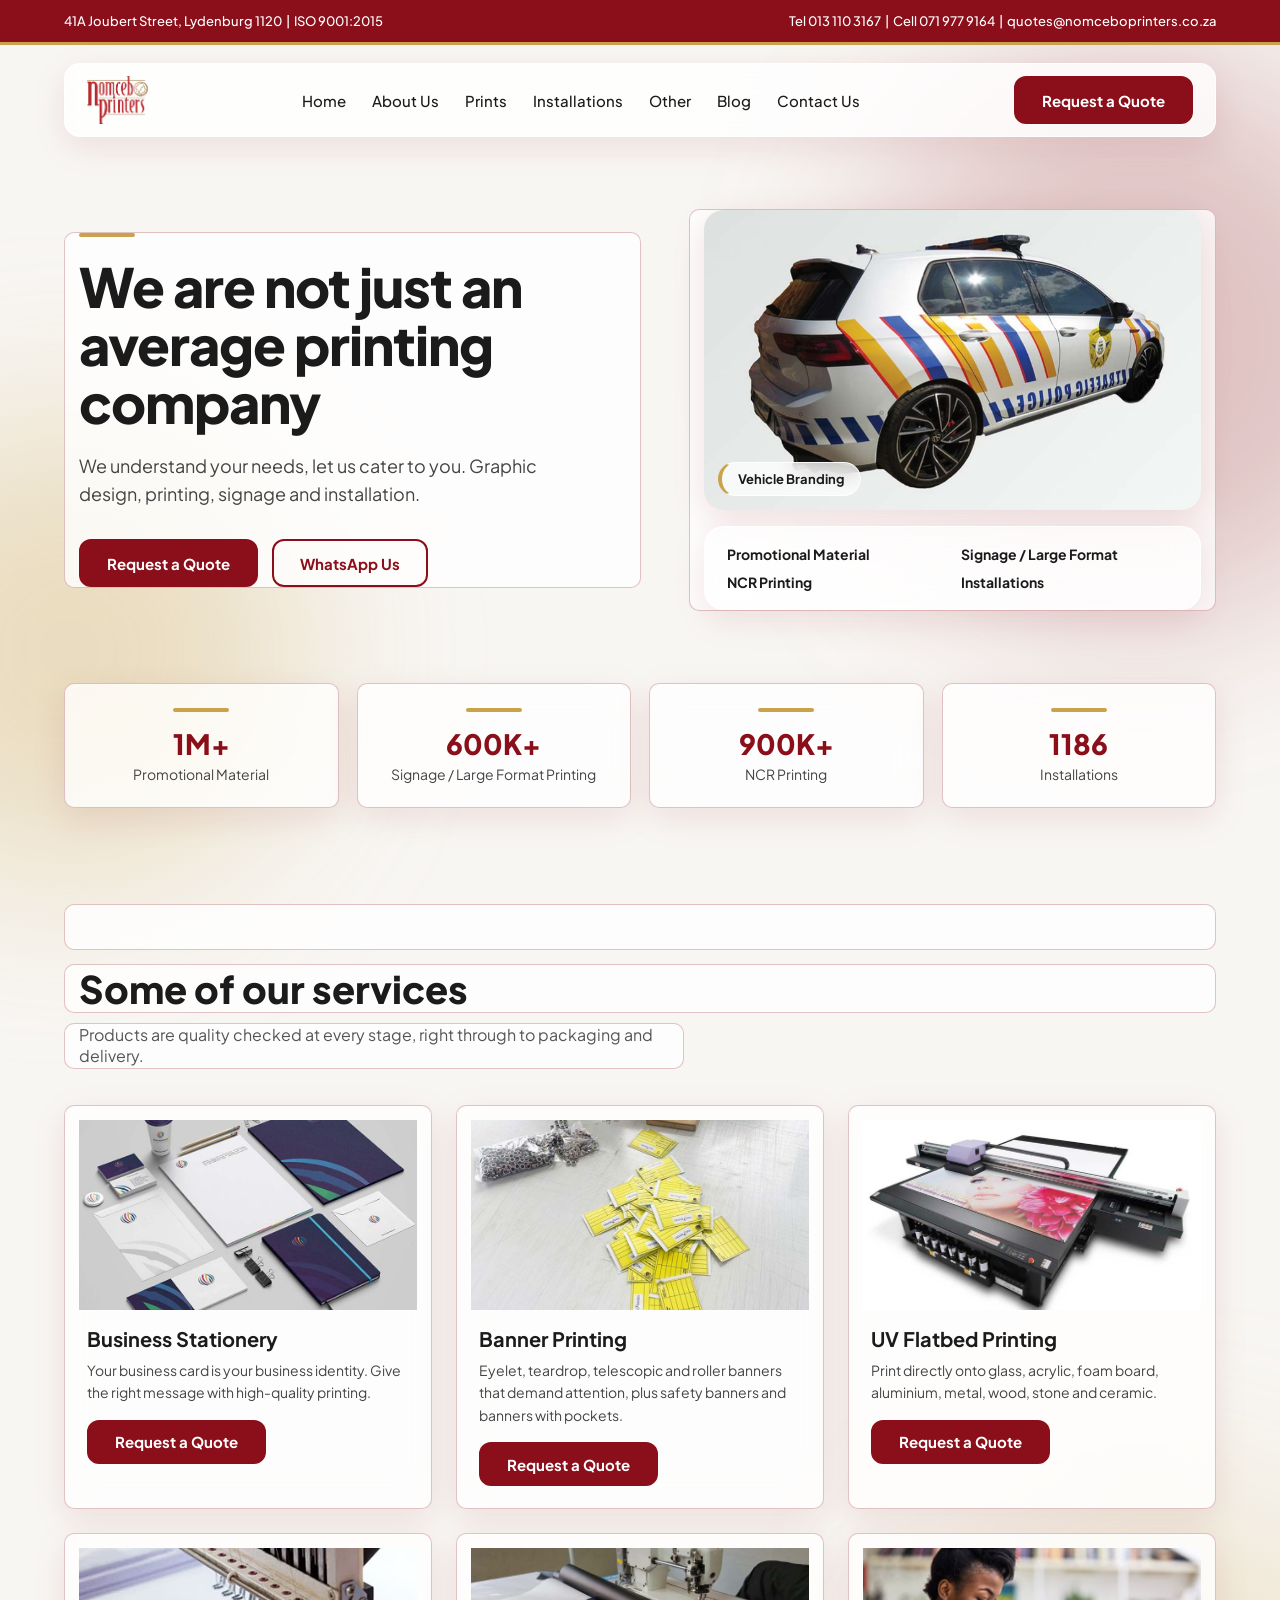
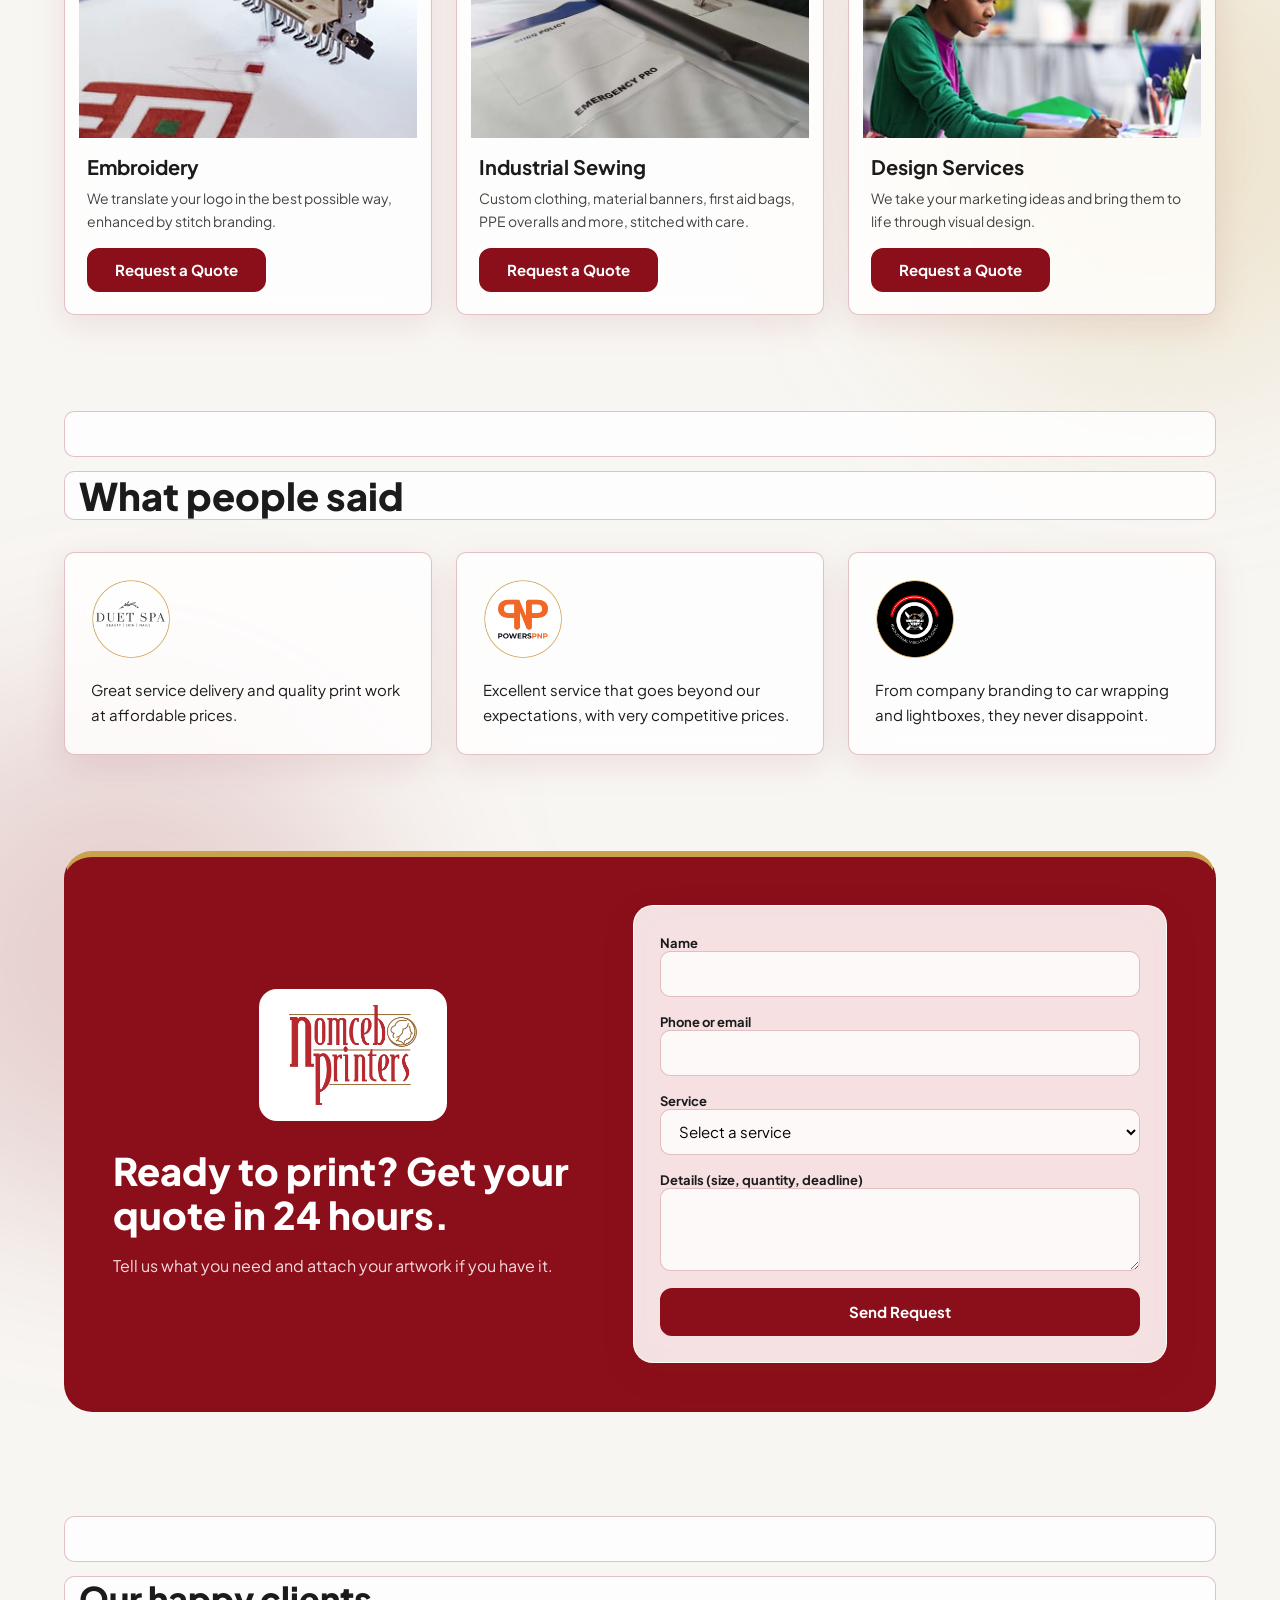
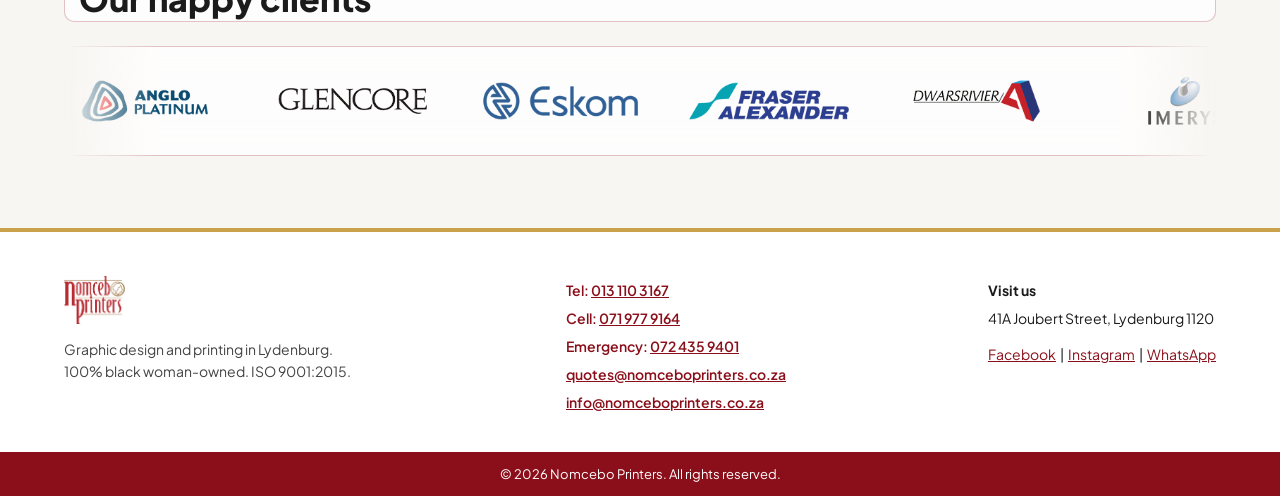
==== public/index.html @ ff809162 "build: serve site from public directory and normalise site.js filename" ====
<!doctype html>
<html lang="en">
<head>
<meta charset="utf-8">
<meta name="viewport" content="width=device-width, initial-scale=1">
<title>Nomcebo Printers - Home for All Your Printing Needs</title>
<meta name="description" content="Nomcebo Printers provides high quality custom printing, signage and installation services for individuals and businesses in Lydenburg, Mpumalanga and Limpopo.">
<link rel="icon" href="assets/cropped-favicon-270x270.png">
<link rel="preconnect" href="https://fonts.googleapis.com">
<link href="https://fonts.googleapis.com/css2?family=Plus+Jakarta+Sans:wght@400;500;700;800&display=swap" rel="stylesheet">
<link rel="stylesheet" href="style.css">
<script>document.documentElement.classList.add('js')</script>
</head>
<body>
<div id="top" style="position:relative;overflow-x:clip">

<div style="position:absolute;top:60px;right:-140px;width:560px;height:560px;border-radius:50%;background:rgba(138,15,26,.22);filter:blur(90px)"></div>
<div style="position:absolute;top:420px;left:-160px;width:460px;height:460px;border-radius:50%;background:rgba(201,162,75,.30);filter:blur(90px)"></div>
<div style="position:absolute;top:1500px;right:-120px;width:480px;height:480px;border-radius:50%;background:rgba(201,162,75,.22);filter:blur(100px)"></div>
<div style="position:absolute;top:2300px;left:-140px;width:520px;height:520px;border-radius:50%;background:rgba(138,15,26,.16);filter:blur(100px)"></div>

<div style="position:relative">
<div style="background:#8A0F1A;color:#fff;font-size:13px;font-weight:500">
<div class="wrap" style="display:flex;flex-wrap:wrap;gap:8px 28px;justify-content:space-between;align-items:center;min-height:42px;padding-top:6px;padding-bottom:6px">
<span>41A Joubert Street, Lydenburg 1120 &nbsp;|&nbsp; ISO 9001:2015</span>
<span>Tel 013 110 3167 &nbsp;|&nbsp; Cell 071 977 9164 &nbsp;|&nbsp; quotes@nomceboprinters.co.za</span>
</div>
<div style="height:3px;background:#C9A24B"></div>
</div>

<div class="wrap nav" style="padding-top:18px">
<div class="g" style="display:flex;align-items:center;justify-content:space-between;gap:20px;padding:12px 22px;border-radius:16px">
<a href="index.html"><img src="assets/nomceb-logo.png" alt="Nomcebo Printers logo" style="width:170px;height:48px;display:block;object-fit:contain;width:auto"></a>
<input type="checkbox" id="mt" style="position:absolute;opacity:0;width:0;height:0"><label for="mt" class="menu-btn" role="button">Menu</label><div class="links" style="display:flex;gap:26px;flex-wrap:wrap"><a class="l" href="index.html">Home</a><a class="l" href="about.html">About Us</a><a class="l" href="prints.html">Prints</a><a class="l" href="installations.html">Installations</a><a class="l" href="other.html">Other</a><a class="l" href="blog.html">Blog</a><a class="l" href="contact.html">Contact Us</a></div>
<a class="btn" href="contact.html#quote">Request a Quote</a>
</div>
</div>

<div class="wrap hero" style="display:flex;align-items:center;gap:48px;padding-top:72px;padding-bottom:72px">
<div style="flex:1.1">
<div class="strip" style="margin-bottom:20px"></div>
<h1 style="font-size:54px;line-height:1.08;font-weight:800;letter-spacing:-1px">We are not just an average printing company</h1>
<p style="margin-top:20px;font-size:18px;line-height:1.6;color:#444;max-width:520px">We understand your needs, let us cater to you. Graphic design, printing, signage and installation.</p>
<div style="display:flex;flex-wrap:wrap;gap:14px;margin-top:30px">
<a class="btn" href="#quote">Request a Quote</a>
<a class="btn btn2" href="https://wa.me/27719779164" target="_blank" rel="noopener">WhatsApp Us</a>
</div>
</div>
<div style="flex:1;display:flex;flex-direction:column;gap:16px;min-width:0">
<div class="show" id="show" data-slides="Business-Stationary-img.jpg|Business Stationery,Banner-Printing-img.jpg|Banner Printing,Flatbed-printer.jpg|UV Flatbed Printing,ncr-Printing-img.jpg|NCR Book Printing,t-shirt-Printing-img.jpg|T-Shirt Printing,Vehicle-Branding-2-img.jpg|Vehicle Branding,Signboard-installations-img.jpg|Signboard Installations,Lightbox-installation-img.jpg|Lightbox Installations,canvas-img.jpg|Canvas,mug-printing-img-2.jpg|Mug Printing,Board-installation-img.jpg|Board Installation"><img src="assets/Flatbed-printer.jpg" alt="UV flatbed printing at Nomcebo Printers"></div>
<div class="g" style="padding:18px 22px;display:grid;grid-template-columns:1fr 1fr;gap:10px 18px;font-weight:700;font-size:14px">
<span>Promotional Material</span><span>Signage / Large Format</span><span>NCR Printing</span><span>Installations</span>
</div>
</div>
</div>

<div class="wrap">
<div class="grid" style="grid-template-columns:repeat(auto-fit,minmax(240px,1fr));gap:18px">
<div class="g" style="padding:24px;text-align:center"><div class="strip" style="margin:0 auto 14px"></div><div style="font-size:28px;font-weight:800;color:#8A0F1A">1M+</div><p style="font-size:14px;color:#444;margin-top:4px">Promotional Material</p></div>
<div class="g" style="padding:24px;text-align:center"><div class="strip" style="margin:0 auto 14px"></div><div style="font-size:28px;font-weight:800;color:#8A0F1A">600K+</div><p style="font-size:14px;color:#444;margin-top:4px">Signage / Large Format
Printing</p></div>
<div class="g" style="padding:24px;text-align:center"><div class="strip" style="margin:0 auto 14px"></div><div style="font-size:28px;font-weight:800;color:#8A0F1A">900K+</div><p style="font-size:14px;color:#444;margin-top:4px">NCR Printing</p></div>
<div class="g" style="padding:24px;text-align:center"><div class="strip" style="margin:0 auto 14px"></div><div style="font-size:28px;font-weight:800;color:#8A0F1A">1186</div><p style="font-size:14px;color:#444;margin-top:4px">Installations</p></div>
</div>
</div> 

<div id="services" class="wrap" style="padding-top:96px">
<div class="strip"></div>
<h2 style="font-size:38px;font-weight:800;margin-top:14px">Some of our services</h2>
<p style="margin-top:10px;color:#555;font-size:16px;max-width:620px">Products are quality checked at every stage, right through to packaging and delivery.</p>
<div class="grid" style="margin-top:36px">
<div class="g card" style="padding:14px"><img src="assets/Business-Stationary-img.jpg" alt="Business Stationary img" style="height:190px;display:block;object-fit:cover;width:100%"><div style="padding:16px 8px 8px"><h3 style="font-size:20px;font-weight:700">Business Stationery</h3><p style="margin-top:8px;font-size:14px;line-height:1.6;color:#444">Your business card is your business identity. Give the right message with high-quality printing.</p><a class="btn" href="#quote" style="margin-top:16px;min-height:44px">Request a Quote</a></div></div>
<div class="g card" style="padding:14px"><img src="assets/Banner-Printing-img.jpg" alt="Banner Printing img" style="height:190px;display:block;object-fit:cover;width:100%"><div style="padding:16px 8px 8px"><h3 style="font-size:20px;font-weight:700">Banner Printing</h3><p style="margin-top:8px;font-size:14px;line-height:1.6;color:#444">Eyelet, teardrop, telescopic and roller banners that demand attention, plus safety banners and banners with pockets.</p><a class="btn" href="#quote" style="margin-top:16px;min-height:44px">Request a Quote</a></div></div>
<div class="g card" style="padding:14px"><img src="assets/Flatbed-printer.jpg" alt="Flatbed printer" style="height:190px;display:block;object-fit:cover;width:100%"><div style="padding:16px 8px 8px"><h3 style="font-size:20px;font-weight:700">UV Flatbed Printing</h3><p style="margin-top:8px;font-size:14px;line-height:1.6;color:#444">Print directly onto glass, acrylic, foam board, aluminium, metal, wood, stone and ceramic.</p><a class="btn" href="#quote" style="margin-top:16px;min-height:44px">Request a Quote</a></div></div>
<div class="g card" style="padding:14px"><img src="assets/blocks-img.jpg" alt="blocks img" style="height:190px;display:block;object-fit:cover;width:100%"><div style="padding:16px 8px 8px"><h3 style="font-size:20px;font-weight:700">Embroidery</h3><p style="margin-top:8px;font-size:14px;line-height:1.6;color:#444">We translate your logo in the best possible way, enhanced by stitch branding.</p><a class="btn" href="#quote" style="margin-top:16px;min-height:44px">Request a Quote</a></div></div>
<div class="g card" style="padding:14px"><img src="assets/industrial-printing1.jpg" alt="industrial printing1" style="height:190px;display:block;object-fit:cover;width:100%"><div style="padding:16px 8px 8px"><h3 style="font-size:20px;font-weight:700">Industrial Sewing</h3><p style="margin-top:8px;font-size:14px;line-height:1.6;color:#444">Custom clothing, material banners, first aid bags, PPE overalls and more, stitched with care.</p><a class="btn" href="#quote" style="margin-top:16px;min-height:44px">Request a Quote</a></div></div>
<div class="g card" style="padding:14px"><img src="assets/blocks-img03.jpg" alt="blocks img03" style="height:190px;display:block;object-fit:cover;width:100%"><div style="padding:16px 8px 8px"><h3 style="font-size:20px;font-weight:700">Design Services</h3><p style="margin-top:8px;font-size:14px;line-height:1.6;color:#444">We take your marketing ideas and bring them to life through visual design.</p><a class="btn" href="#quote" style="margin-top:16px;min-height:44px">Request a Quote</a></div></div>
</div>
</div>

<!--<div id="process" class="wrap" style="padding-top:96px">
<div class="strip"></div>
<h2 style="font-size:38px;font-weight:800;margin-top:14px">How printing works with us</h2>
<div class="grid" style="grid-template-columns:repeat(auto-fit,minmax(150px,1fr));gap:16px;margin-top:32px">
<div class="g" style="padding:20px"><div style="font-size:30px;font-weight:800;color:#8A0F1A">01</div><p style="margin-top:8px;font-size:14px;line-height:1.5">Request a quote and supply artwork if possible</p></div>
<div class="g" style="padding:20px"><div style="font-size:30px;font-weight:800;color:#8A0F1A">02</div><p style="margin-top:8px;font-size:14px;line-height:1.5">We quote within 24 hours</p></div>
<div class="g" style="padding:20px"><div style="font-size:30px;font-weight:800;color:#8A0F1A">03</div><p style="margin-top:8px;font-size:14px;line-height:1.5">Place your order and pay a 50% deposit</p></div>
<div class="g" style="padding:20px"><div style="font-size:30px;font-weight:800;color:#8A0F1A">04</div><p style="margin-top:8px;font-size:14px;line-height:1.5">We send artwork for your approval</p></div>
<div class="g" style="padding:20px"><div style="font-size:30px;font-weight:800;color:#8A0F1A">05</div><p style="margin-top:8px;font-size:14px;line-height:1.5">Check for mistakes before printing</p></div>
<div class="g" style="padding:20px"><div style="font-size:30px;font-weight:800;color:#8A0F1A">06</div><p style="margin-top:8px;font-size:14px;line-height:1.5">We print and finish to your specifications</p></div>
<div class="g" style="padding:20px"><div style="font-size:30px;font-weight:800;color:#8A0F1A">07</div><p style="margin-top:8px;font-size:14px;line-height:1.5">Pay the balance, then we deliver or you collect</p></div>
</div>
</div> !-->

<div id="reviews" class="wrap" style="padding-top:96px">
<div class="strip"></div>
<h2 style="font-size:38px;font-weight:800;margin-top:14px">What people said</h2>
<div class="grid" style="margin-top:32px">
<div class="g" style="padding:26px"><img src="assets/Duet-Spa-1-150x150.png" alt="Duet Spa 1 150x150" style="width:80px;height:80px;border-radius:50%;display:block;object-fit:cover"><p style="margin-top:18px;line-height:1.7;font-size:15px">Great service delivery and quality print work at affordable prices.</p></div>
<div class="g" style="padding:26px"><img src="assets/Powerspnp-1-150x150.png" alt="Powerspnp 1 150x150" style="width:80px;height:80px;border-radius:50%;display:block;object-fit:cover"><p style="margin-top:18px;line-height:1.7;font-size:15px">Excellent service that goes beyond our expectations, with very competitive prices.</p></div>
<div class="g" style="padding:26px"><img src="assets/Industrial-Vibes-1-150x150.png" alt="Industrial Vibes 1 150x150" style="width:80px;height:80px;border-radius:50%;display:block;object-fit:cover"><p style="margin-top:18px;line-height:1.7;font-size:15px">From company branding to car wrapping and lightboxes, they never disappoint.</p></div>
</div>
</div>

<div id="quote" class="wrap" style="padding-top:96px;padding-bottom:96px">
<div style="background:#8A0F1A;border-radius:28px;padding:48px;display:flex;flex-wrap:wrap;gap:40px;align-items:center;border-top:6px solid #C9A24B">
<div style="flex:1;min-width:280px;color:#fff">
<div style="display:flex;justify-content:center;margin-bottom:28px"><div style="background:#fff;border-radius:18px;padding:16px 30px"><img src="assets/nomceb-logo.png" alt="Nomcebo Printers logo" style="display:block;height:100px;width:auto;max-width:100%"></div></div><h2 style="font-size:38px;font-weight:800;line-height:1.15">Ready to print? Get your quote in 24 hours.</h2>
<p style="margin-top:16px;font-size:16px;line-height:1.6;color:#F5DADD">Tell us what you need and attach your artwork if you have it.</p>
</div>
<form class="g" method="post" action="quote.php" style="flex:1;min-width:300px;padding:26px;display:flex;flex-direction:column;gap:14px;background:rgba(255,255,255,.88)"><p id="msg" role="status" style="display:none;font-weight:700"></p>
<div><label for="qn" style="font-size:13px;font-weight:700">Name</label><input id="qn" name="name" class="in" type="text" required autocomplete="name"></div>
<div><label for="qp" style="font-size:13px;font-weight:700">Phone or email</label><input id="qp" name="contact" class="in" type="text" required></div>
<div><label for="qs" style="font-size:13px;font-weight:700">Service</label><select id="qs" name="service" class="in" required><option value="" selected disabled>Select a service</option><optgroup label="Printing"><option>Business Stationery</option><option>Banner Printing</option><option>NCR Book Printing</option><option>Calendars and Diaries</option><option>T-Shirt Printing</option><option>Mug Printing</option><option>Baby Shower Invitations</option><option>Wedding Invitations</option><option>UV Flatbed Printing</option></optgroup><optgroup label="Signage and Installations"><option>Board Installation</option><option>Fence Board Installation</option><option>Lightbox Installation</option><option>Signboard Installations</option><option>Vehicle Branding</option></optgroup><optgroup label="Sewing and Finishing"><option>Embroidery</option><option>Industrial Sewing</option><option>Bench Making</option><option>Book Binding</option><option>Canvas</option></optgroup><optgroup label="Design"><option>Design Services</option></optgroup><option>Other (describe below)</option></select></div>
<div><label for="qd" style="font-size:13px;font-weight:700">Details (size, quantity, deadline)</label><textarea id="qd" name="details" class="in" rows="3" style="padding:12px 14px;resize:vertical"></textarea></div>
<input type="text" name="website" tabindex="-1" autocomplete="off" style="position:absolute;left:-9999px" aria-hidden="true">
<button class="btn" type="submit" style="width:100%">Send Request</button>
</form>
</div>
</div>

<div class="wrap" style="padding-top:8px;padding-bottom:72px"><div class="strip"></div><h2 style="font-size:34px;font-weight:800;margin-top:14px">Our happy clients</h2><div class="g belt" style="margin-top:24px;padding:22px 0"><div class="tr"><img src="assets/footer-icons1.png" alt="Client logo 1" loading="lazy"><img src="assets/footer-icons02.png" alt="Client logo 2" loading="lazy"><img src="assets/footer-icons03.png" alt="Client logo 3" loading="lazy"><img src="assets/footer-icons04.png" alt="Client logo 4" loading="lazy"><img src="assets/footer-icons05.png" alt="Client logo 5" loading="lazy"><img src="assets/footer-icons06.png" alt="Client logo 6" loading="lazy"><img src="assets/footer-icons07.png" alt="Client logo 7" loading="lazy"><img src="assets/footer-icons08.png" alt="Client logo 8" loading="lazy"><img src="assets/footer-icons09.png" alt="Client logo 9" loading="lazy"><img src="assets/footer-icons10.png" alt="Client logo 10" loading="lazy"><img src="assets/footer-icons11.png" alt="Client logo 11" loading="lazy"><img src="assets/footer-icons12.png" alt="Client logo 12" loading="lazy"><img src="assets/footer-icons13.png" alt="Client logo 13" loading="lazy"><img src="assets/footer-icons14.png" alt="Client logo 14" loading="lazy"><img src="assets/footer-icons15.png" alt="Client logo 15" loading="lazy"><img src="assets/footer-icons1.png" alt="" aria-hidden="true" loading="lazy"><img src="assets/footer-icons02.png" alt="" aria-hidden="true" loading="lazy"><img src="assets/footer-icons03.png" alt="" aria-hidden="true" loading="lazy"><img src="assets/footer-icons04.png" alt="" aria-hidden="true" loading="lazy"><img src="assets/footer-icons05.png" alt="" aria-hidden="true" loading="lazy"><img src="assets/footer-icons06.png" alt="" aria-hidden="true" loading="lazy"><img src="assets/footer-icons07.png" alt="" aria-hidden="true" loading="lazy"><img src="assets/footer-icons08.png" alt="" aria-hidden="true" loading="lazy"><img src="assets/footer-icons09.png" alt="" aria-hidden="true" loading="lazy"><img src="assets/footer-icons10.png" alt="" aria-hidden="true" loading="lazy"><img src="assets/footer-icons11.png" alt="" aria-hidden="true" loading="lazy"><img src="assets/footer-icons12.png" alt="" aria-hidden="true" loading="lazy"><img src="assets/footer-icons13.png" alt="" aria-hidden="true" loading="lazy"><img src="assets/footer-icons14.png" alt="" aria-hidden="true" loading="lazy"><img src="assets/footer-icons15.png" alt="" aria-hidden="true" loading="lazy"></div></div></div>
<div style="background:#fff;border-top:4px solid #C9A24B">
<div class="wrap" style="padding-top:44px;padding-bottom:36px;display:flex;flex-wrap:wrap;gap:36px;justify-content:space-between">
<div style="max-width:300px"><img src="assets/nomceb-logo.png" alt="Nomcebo Printers logo" style="width:170px;height:48px;display:block;object-fit:contain;width:auto"><p style="margin-top:14px;font-size:14px;line-height:1.6;color:#444">Graphic design and printing in Lydenburg. 100% black woman-owned. ISO 9001:2015.</p></div>
<div style="font-size:14px;line-height:2;color:#8A0F1A;font-weight:600">
<div>Tel: <a href="tel:0131103167">013 110 3167</a></div><div>Cell: <a href="tel:0719779164">071 977 9164</a></div><div>Emergency: <a href="tel:0724359401">072 435 9401</a></div><div><a href="mailto:quotes@nomceboprinters.co.za">quotes@nomceboprinters.co.za</a></div><div><a href="mailto:info@nomceboprinters.co.za">info@nomceboprinters.co.za</a></div>
</div>
<div style="font-size:14px;line-height:2"><div style="font-weight:700">Visit us</div><div>41A Joubert Street, Lydenburg 1120</div><div style="margin-top:8px"><a href="https://www.facebook.com/NomceboPrintersOfficial" target="_blank" rel="noopener">Facebook</a> &nbsp;|&nbsp; <a href="https://www.instagram.com/nomceboprinters/" target="_blank" rel="noopener">Instagram</a> &nbsp;|&nbsp; <a href="https://wa.me/27719779164" target="_blank" rel="noopener">WhatsApp</a></div></div>
</div>
<div style="background:#8A0F1A;color:#fff;text-align:center;font-size:13px;padding:14px">&copy; 2026 Nomcebo Printers. All rights reserved.</div>
</div>
</div>
</div>
<script>
(function(){var p=new URLSearchParams(location.search),m=document.getElementById('msg');if(!m)return;
if(p.has('sent')){m.textContent='Thank you! We will quote within 24 hours.';m.style.color='#1B5E20';m.style.display='block';}
else if(p.has('error')){m.textContent='Sorry, something went wrong. Please call 013 110 3167.';m.style.color='#8A0F1A';m.style.display='block';}})();
</script>
<script src="site.js" defer></script>
</body>
</html>
---- public/style.css ----
body{margin:0;font-family:'Plus Jakarta Sans',Arial,sans-serif;color:#1B1B1B;background:#F8F6F3}
a{color:#8A0F1A}a:hover{color:#6E0B14}
.wrap{max-width:1200px;margin:0 auto;padding:0 24px;box-sizing:border-box}
.g{background:rgba(255,255,255,.58);backdrop-filter:blur(18px) saturate(140%);-webkit-backdrop-filter:blur(18px) saturate(140%);border:1px solid rgba(255,255,255,.85);box-shadow:0 10px 34px rgba(138,15,26,.10);border-radius:20px}
.btn{display:inline-flex;align-items:center;justify-content:center;min-height:48px;padding:0 26px;box-sizing:border-box;background:#8A0F1A;color:#fff;border-radius:12px;font-weight:700;text-decoration:none;border:2px solid #8A0F1A;font-size:15px;cursor:pointer;font-family:inherit}
.btn:hover{background:#6E0B14;color:#fff}
.btn2{background:transparent;color:#8A0F1A}.btn2:hover{background:#8A0F1A;color:#fff}
.ph{display:flex;align-items:center;justify-content:center;text-align:center;border:2px dashed #B98A8F;background:rgba(138,15,26,.05);color:#5A3A3E;font-size:12px;font-weight:700;padding:8px;box-sizing:border-box;border-radius:14px}
.strip{height:4px;width:56px;background:#C9A24B;border-radius:2px}
.grid{display:grid;grid-template-columns:repeat(auto-fit,minmax(300px,1fr));gap:24px}
.nav a.l{color:#1B1B1B;text-decoration:none;font-weight:500;font-size:15px}.nav a.l:hover{color:#8A0F1A}
.card{transition:transform .2s}.card:hover{transform:translateY(-4px)}
.in{width:100%;min-height:46px;box-sizing:border-box;border-radius:10px;border:1px solid rgba(138,15,26,.25);background:rgba(255,255,255,.8);padding:0 14px;font:inherit;font-size:15px}
h1,h2,h3,p{margin:0}
@media(max-width:860px){.nav .links{display:none}.hero{flex-direction:column}}
.nav a.l.on{color:#8A0F1A;font-weight:700;border-bottom:3px solid #C9A24B;padding-bottom:4px}
.menu-btn{display:none;align-items:center;min-height:44px;padding:0 16px;border:2px solid #8A0F1A;border-radius:12px;color:#8A0F1A;font-weight:700;cursor:pointer}
.pc{padding:14px}.pc img{display:block;width:100%;height:210px;object-fit:cover;border-radius:14px;background:rgba(138,15,26,.05)}
.pc .b{padding:16px 8px 8px}.pc h3{font-size:20px;font-weight:700}.pc p{margin-top:8px;font-size:14px;line-height:1.6;color:#444}.pc .btn{margin-top:16px;min-height:44px}
.pc .d{font-size:13px;color:#8A0F1A;font-weight:700;margin-top:6px}
.team img{height:260px}
@media(max-width:1000px){.hero{flex-direction:column}.nav .g{flex-wrap:wrap}.menu-btn{display:inline-flex}.nav .links{display:none!important;width:100%;flex-direction:column;gap:14px!important;order:5}#mt:checked ~ .links{display:flex!important}}


.belt{overflow:hidden;-webkit-mask-image:linear-gradient(90deg,transparent,#000 8%,#000 92%,transparent);mask-image:linear-gradient(90deg,transparent,#000 8%,#000 92%,transparent)}
.belt .tr{display:flex;align-items:center;width:max-content;animation:belt 45s linear infinite}
.belt:hover .tr{animation-play-state:paused}
.belt img{height:64px;width:auto;max-width:160px;object-fit:contain;flex:none;margin-right:48px}
@keyframes belt{to{transform:translateX(-50%)}}
@media(prefers-reduced-motion:reduce){.belt .tr{animation-duration:120s}}

html{scroll-behavior:smooth;scroll-padding-top:100px}
.js .reveal{opacity:0;transform:translateY(34px);transition:opacity .8s ease var(--d,0s),transform .8s cubic-bezier(.2,.7,.2,1) var(--d,0s)}
.js .reveal.from-left{transform:translateX(-60px)}
.js .reveal.from-right{transform:translateX(60px)}
.js .reveal.in{opacity:1;transform:none}
@media(prefers-reduced-motion:reduce){.js .reveal{transform:translateY(14px)}.js .reveal.from-left{transform:translateX(-24px)}.js .reveal.from-right{transform:translateX(24px)}.js .reveal.in{transform:none}}
.show{position:relative;height:300px;border-radius:20px;overflow:hidden;background:rgba(138,15,26,.06);box-shadow:0 10px 34px rgba(138,15,26,.12)}
.show img{position:absolute;inset:0;width:100%;height:100%;object-fit:cover;display:block}
.js .show img{opacity:0;z-index:0;transition:opacity 1.4s ease}
.js .show img.prev{opacity:1;z-index:1}
.js .show img.on{opacity:1;z-index:2}
.show .cap{position:absolute;left:14px;bottom:14px;z-index:5;padding:8px 16px;border-radius:999px;font-size:13px;font-weight:700;color:#1B1B1B;background:rgba(255,255,255,.72);backdrop-filter:blur(10px);-webkit-backdrop-filter:blur(10px);border:1px solid rgba(255,255,255,.85);border-left:4px solid #C9A24B;opacity:0;transition:opacity .5s ease}
.show .cap.on{opacity:1}

.nav{position:sticky;top:-8px;z-index:50}
.nav .g{background:rgba(255,255,255,.82)}
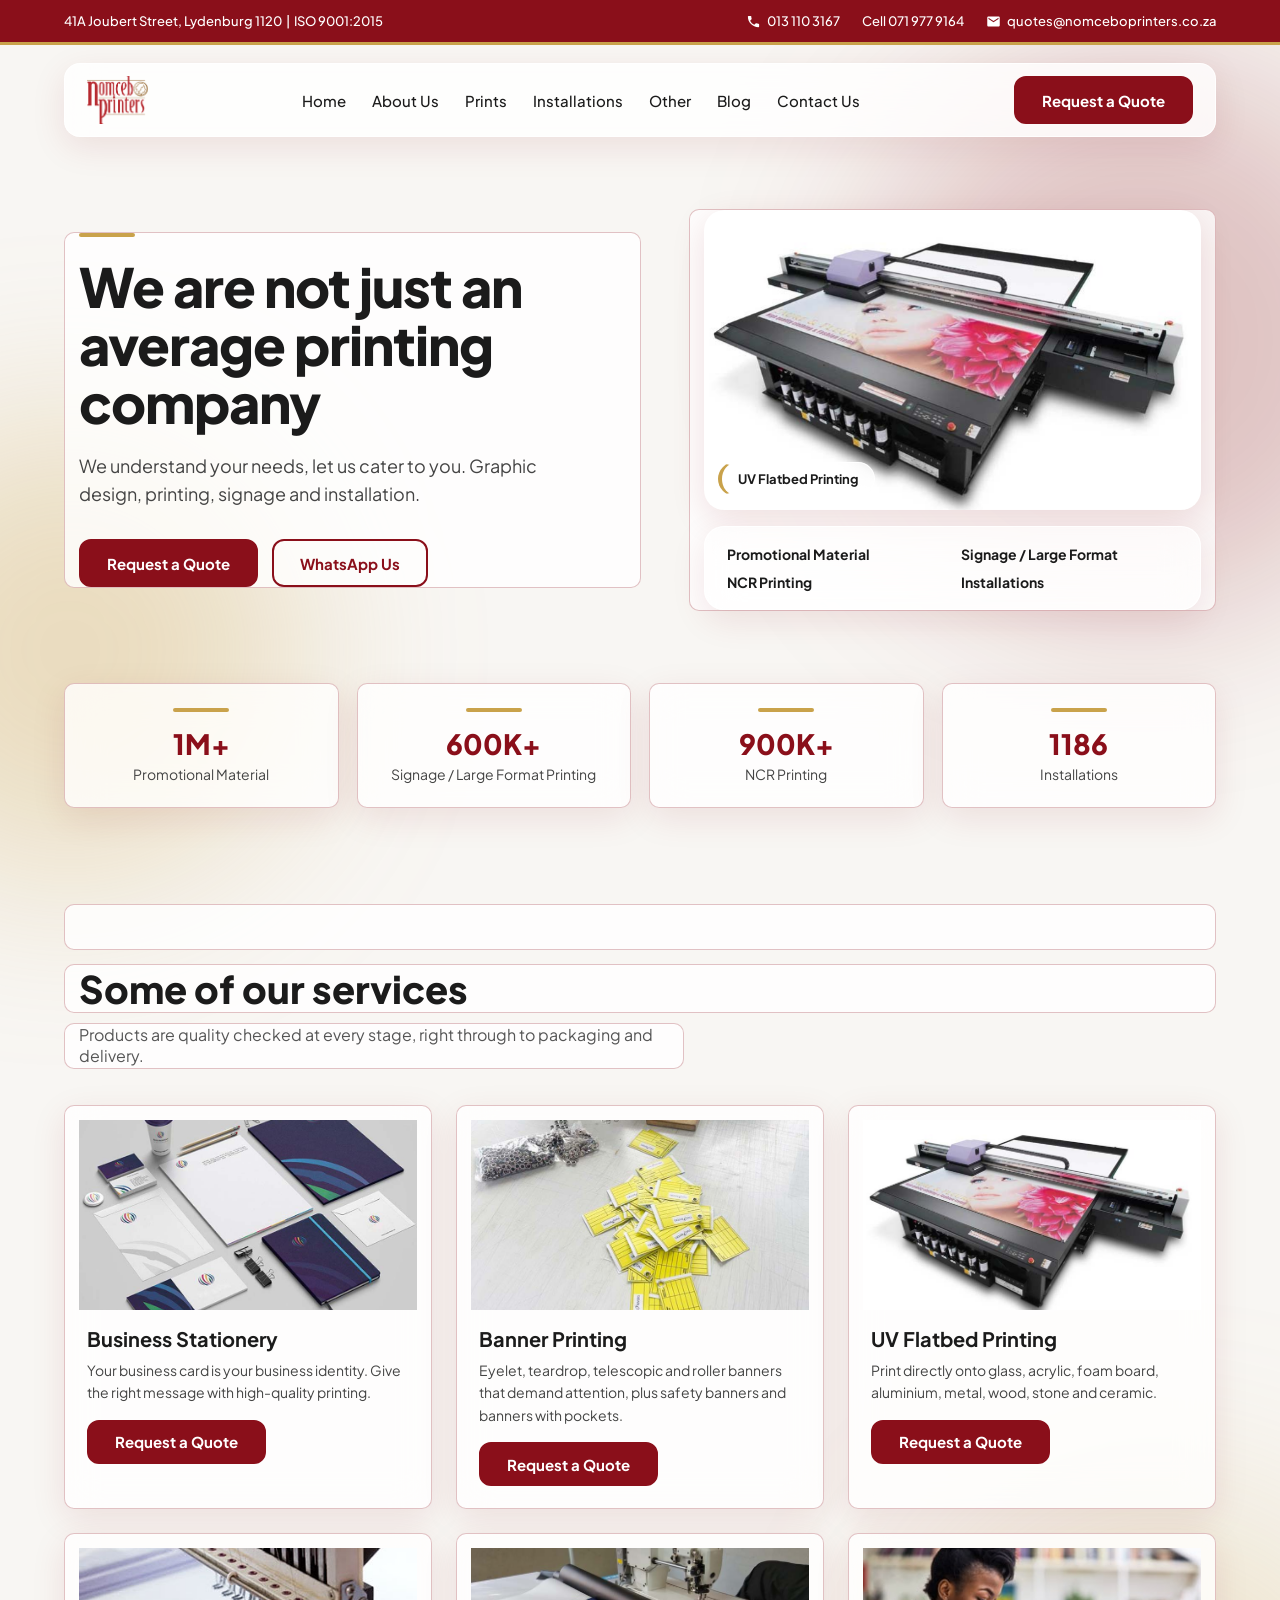
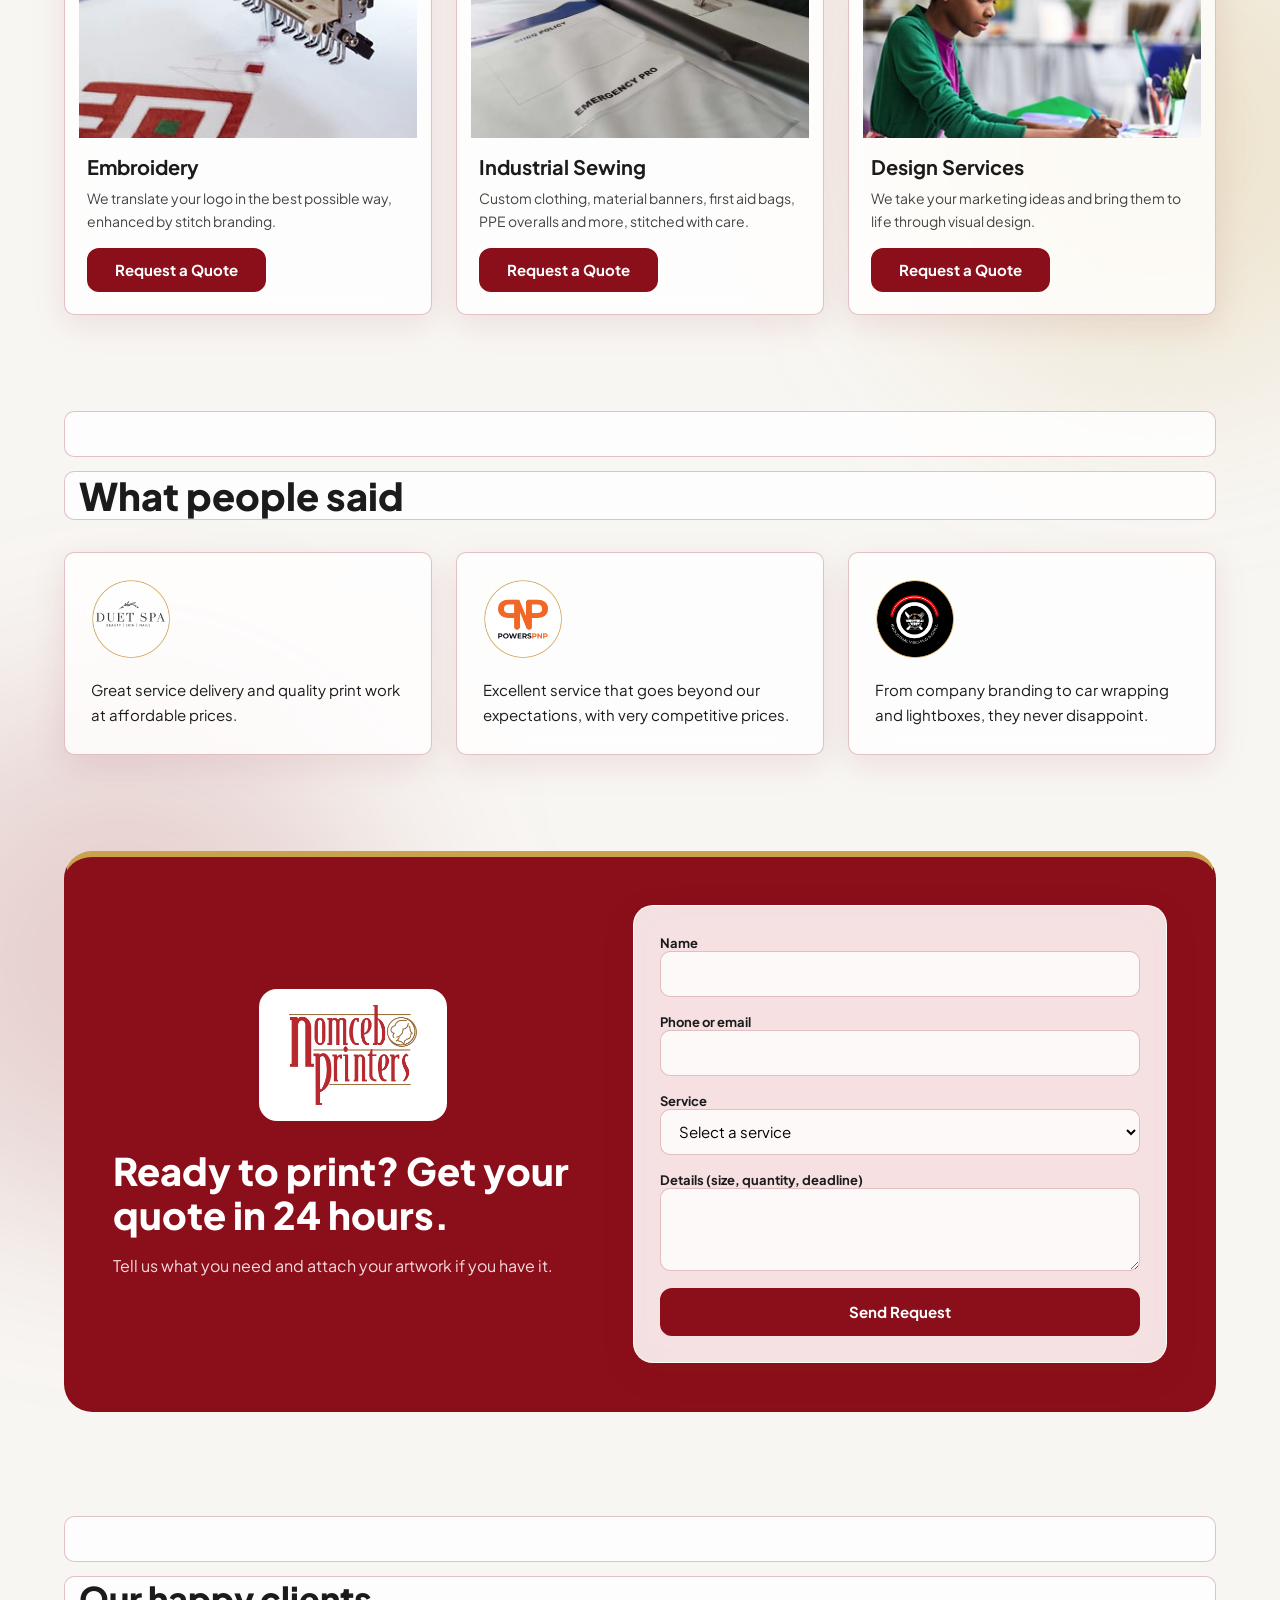
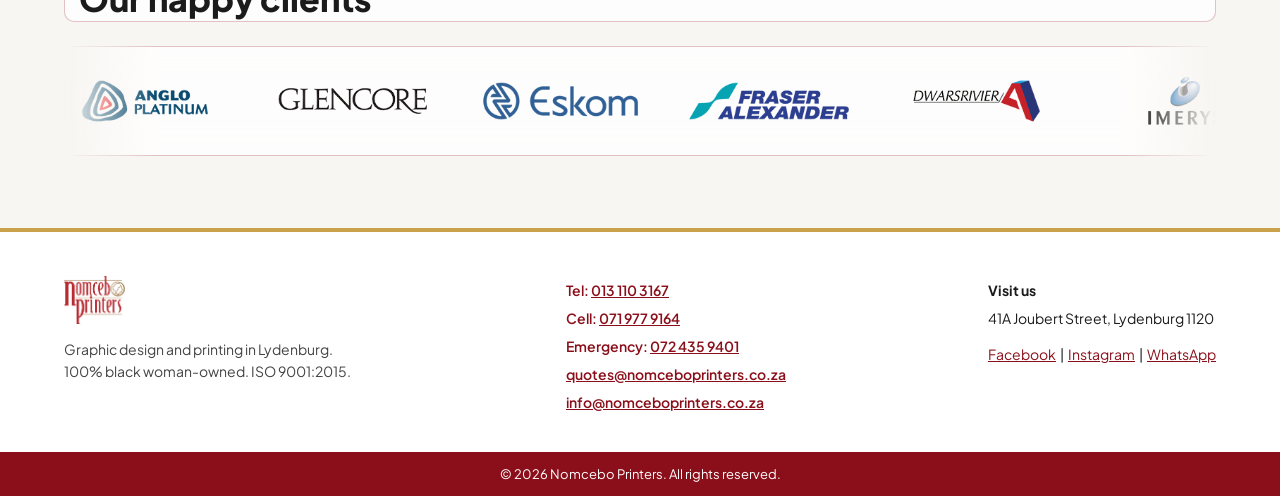
==== commit 646907aa: "fix: improve mobile navigation, top bar and quote form layout" ====
--- a/public/index.html
+++ b/public/index.html
@@ -20,19 +20,12 @@
 <div style="position:absolute;top:2300px;left:-140px;width:520px;height:520px;border-radius:50%;background:rgba(138,15,26,.16);filter:blur(100px)"></div>
 
 <div style="position:relative">
-<div style="background:#8A0F1A;color:#fff;font-size:13px;font-weight:500">
-<div class="wrap" style="display:flex;flex-wrap:wrap;gap:8px 28px;justify-content:space-between;align-items:center;min-height:42px;padding-top:6px;padding-bottom:6px">
-<span>41A Joubert Street, Lydenburg 1120 &nbsp;|&nbsp; ISO 9001:2015</span>
-<span>Tel 013 110 3167 &nbsp;|&nbsp; Cell 071 977 9164 &nbsp;|&nbsp; quotes@nomceboprinters.co.za</span>
-</div>
-<div style="height:3px;background:#C9A24B"></div>
-</div>
+<div class="topbar"><div class="wrap tb"><span class="tb-info">41A Joubert Street, Lydenburg 1120 &nbsp;|&nbsp; ISO 9001:2015</span><span class="tb-contact"><a href="tel:0131103167"><svg viewBox="0 0 24 24" aria-hidden="true"><path d="M6.62 10.79c1.44 2.83 3.76 5.14 6.59 6.59l2.2-2.2c.27-.27.67-.36 1.02-.24 1.12.37 2.33.57 3.57.57.55 0 1 .45 1 1V20c0 .55-.45 1-1 1-9.39 0-17-7.61-17-17 0-.55.45-1 1-1h3.5c.55 0 1 .45 1 1 0 1.25.2 2.45.57 3.57.11.35.03.74-.25 1.02l-2.2 2.2z"/></svg>013 110 3167</a><a class="tb-m" href="tel:0719779164">Cell 071 977 9164</a><a href="mailto:quotes@nomceboprinters.co.za"><svg viewBox="0 0 24 24" aria-hidden="true"><path d="M20 4H4c-1.1 0-2 .9-2 2v12c0 1.1.9 2 2 2h16c1.1 0 2-.9 2-2V6c0-1.1-.9-2-2-2zm0 4l-8 5-8-5V6l8 5 8-5v2z"/></svg>quotes@nomceboprinters.co.za</a></span></div><div class="tb-line"></div></div>
 
 <div class="wrap nav" style="padding-top:18px">
 <div class="g" style="display:flex;align-items:center;justify-content:space-between;gap:20px;padding:12px 22px;border-radius:16px">
 <a href="index.html"><img src="assets/nomceb-logo.png" alt="Nomcebo Printers logo" style="width:170px;height:48px;display:block;object-fit:contain;width:auto"></a>
-<input type="checkbox" id="mt" style="position:absolute;opacity:0;width:0;height:0"><label for="mt" class="menu-btn" role="button">Menu</label><div class="links" style="display:flex;gap:26px;flex-wrap:wrap"><a class="l" href="index.html">Home</a><a class="l" href="about.html">About Us</a><a class="l" href="prints.html">Prints</a><a class="l" href="installations.html">Installations</a><a class="l" href="other.html">Other</a><a class="l" href="blog.html">Blog</a><a class="l" href="contact.html">Contact Us</a></div>
-<a class="btn" href="contact.html#quote">Request a Quote</a>
+<input type="checkbox" id="mt" style="position:absolute;opacity:0;width:0;height:0"><label for="mt" class="menu-btn" role="button" aria-label="Menu"><svg viewBox="0 0 24 24" width="30" height="30" fill="none" stroke="currentColor" stroke-width="2.6" stroke-linecap="round" aria-hidden="true"><path d="M4 7h16M4 12h16M4 17h16"/></svg></label><div class="links" style="display:flex;gap:26px;flex-wrap:wrap"><a class="l" href="index.html">Home</a><a class="l" href="about.html">About Us</a><a class="l" href="prints.html">Prints</a><a class="l" href="installations.html">Installations</a><a class="l" href="other.html">Other</a><a class="l" href="blog.html">Blog</a><a class="l" href="contact.html">Contact Us</a><a class="btn navbtn" href="contact.html#quote">Request a Quote</a></div><a class="btn navbtn-d" href="contact.html#quote">Request a Quote</a>
 </div>
 </div>
 
@@ -103,7 +96,7 @@
 </div>
 
 <div id="quote" class="wrap" style="padding-top:96px;padding-bottom:96px">
-<div style="background:#8A0F1A;border-radius:28px;padding:48px;display:flex;flex-wrap:wrap;gap:40px;align-items:center;border-top:6px solid #C9A24B">
+<div class="qband" style="background:#8A0F1A;border-radius:28px;padding:48px;display:flex;flex-wrap:wrap;gap:40px;align-items:center;border-top:6px solid #C9A24B">
 <div style="flex:1;min-width:280px;color:#fff">
 <div style="display:flex;justify-content:center;margin-bottom:28px"><div style="background:#fff;border-radius:18px;padding:16px 30px"><img src="assets/nomceb-logo.png" alt="Nomcebo Printers logo" style="display:block;height:100px;width:auto;max-width:100%"></div></div><h2 style="font-size:38px;font-weight:800;line-height:1.15">Ready to print? Get your quote in 24 hours.</h2>
 <p style="margin-top:16px;font-size:16px;line-height:1.6;color:#F5DADD">Tell us what you need and attach your artwork if you have it.</p>
--- a/public/style.css
+++ b/public/style.css
@@ -44,4 +44,27 @@
 .show .cap.on{opacity:1}
 
 .nav{position:sticky;top:-8px;z-index:50}
-.nav .g{background:rgba(255,255,255,.82)}+.nav .g{background:rgba(255,255,255,.82)}
+/* ---- mobile fixes ---- */
+.topbar{background:#8A0F1A;color:#fff;font-size:13px;font-weight:500}
+.topbar a,.topbar a:hover{color:#fff;text-decoration:none}
+.topbar a:hover{text-decoration:underline}
+.tb{display:flex;flex-wrap:wrap;gap:6px 28px;justify-content:space-between;align-items:center;min-height:42px;padding:6px 24px}
+.tb-contact{display:flex;flex-wrap:wrap;gap:6px 22px;align-items:center}
+.tb svg{width:15px;height:15px;fill:currentColor;vertical-align:-3px;margin-right:6px}
+.tb-line{height:3px;background:#C9A24B}
+.menu-btn{padding:0;width:48px;min-height:48px;justify-content:center;border:0;color:#8A0F1A}
+.navbtn{display:none}
+.grid{grid-template-columns:repeat(auto-fit,minmax(min(300px,100%),1fr))}
+.grid > form{min-width:0!important}
+@media(max-width:1000px){
+.nav .g > .navbtn-d{display:none}
+.nav .links .navbtn{display:inline-flex;width:100%;box-sizing:border-box}
+.tb-info,.tb-m{display:none}
+.tb{justify-content:center;padding:6px 10px;font-size:12.5px}
+.tb-contact{justify-content:center;gap:6px 14px}
+}
+@media(max-width:700px){
+.qband{flex-direction:column;align-items:stretch!important;padding:24px!important;gap:24px!important}
+.qband > *{flex:none!important;width:100%;min-width:0!important;box-sizing:border-box}
+}
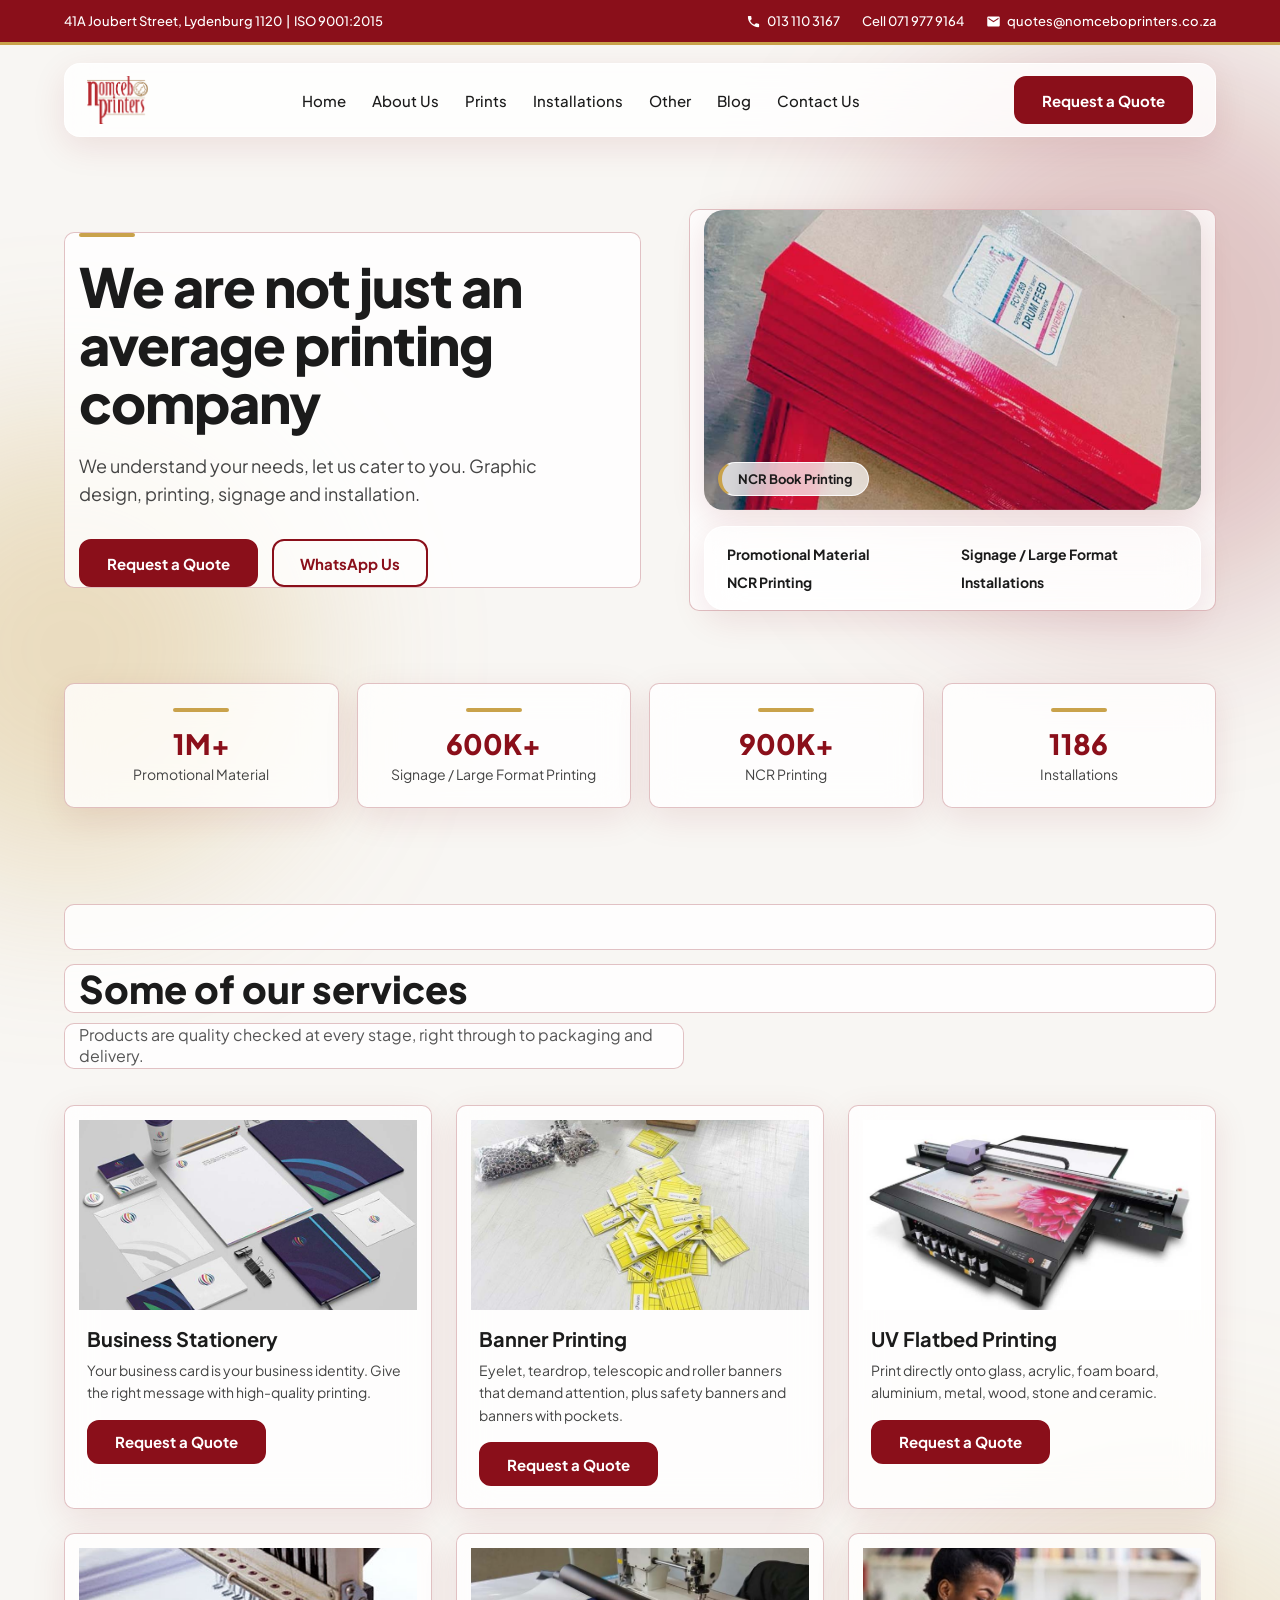
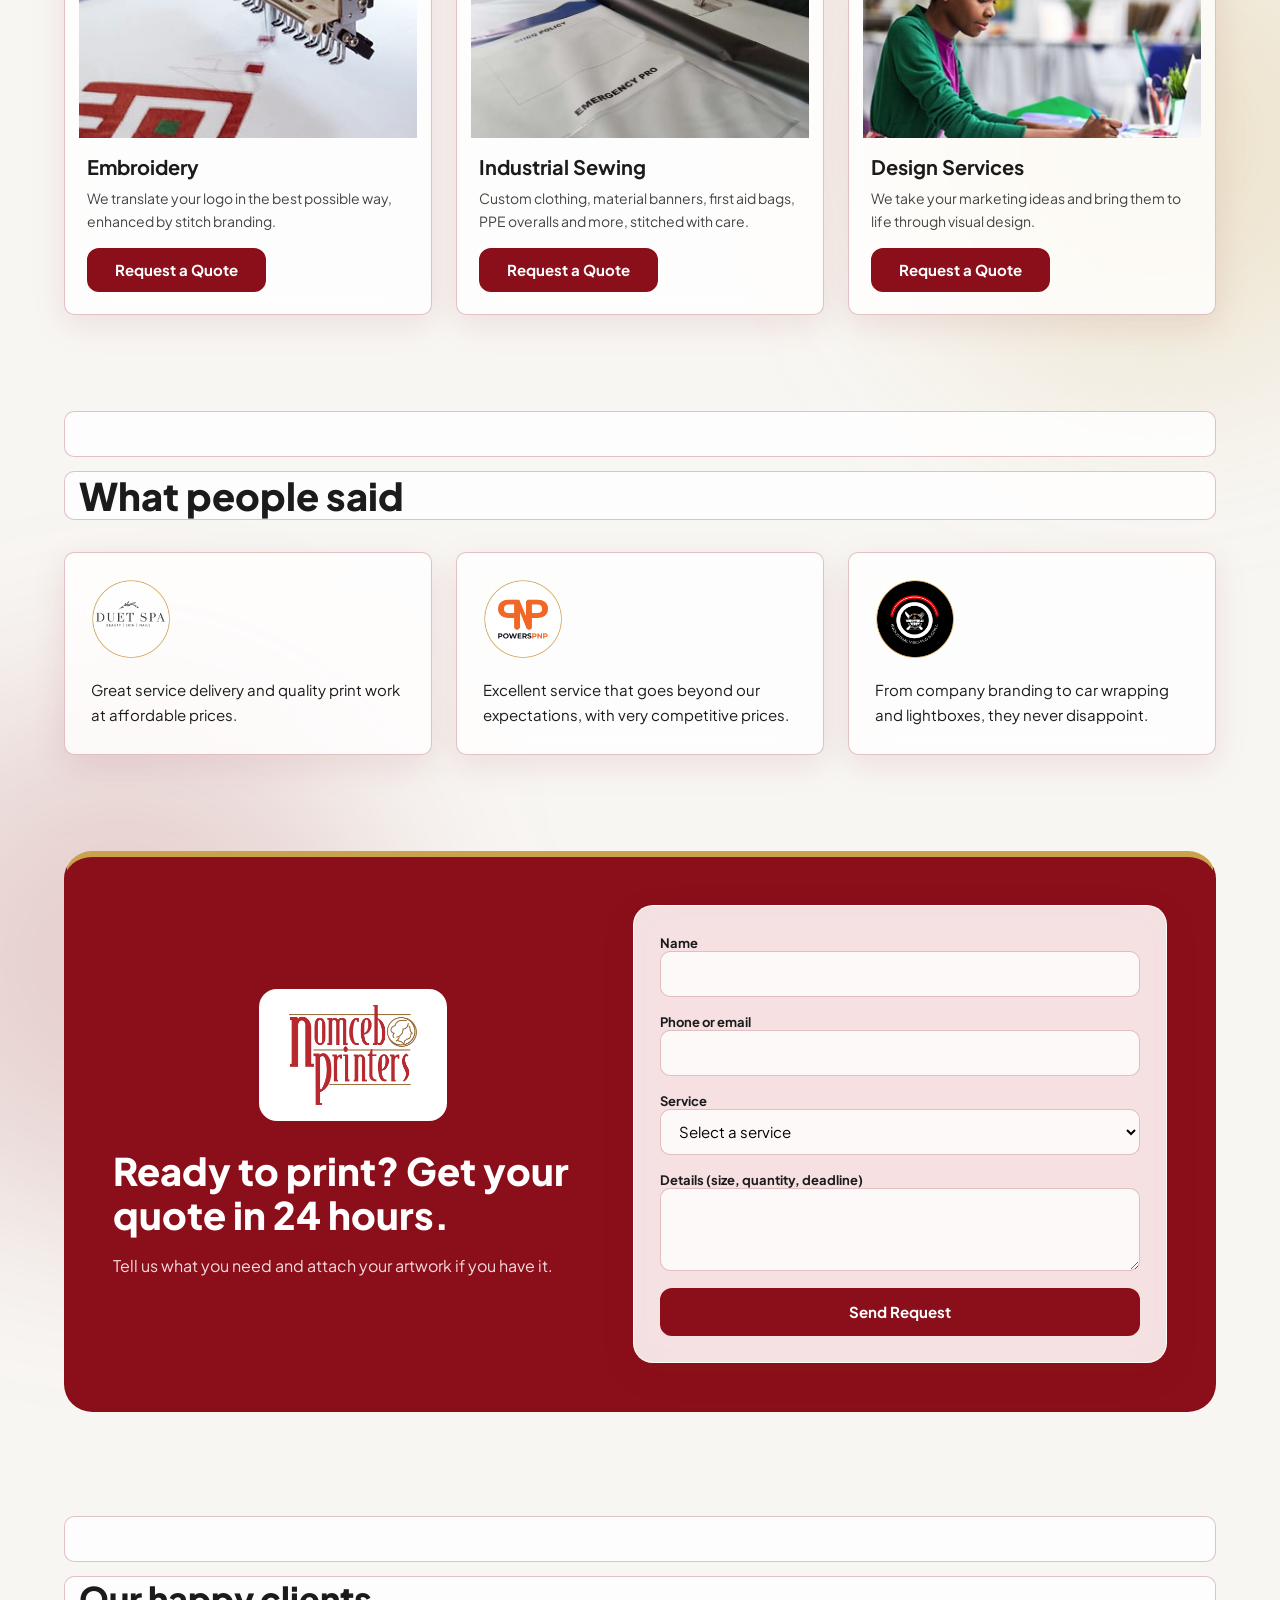
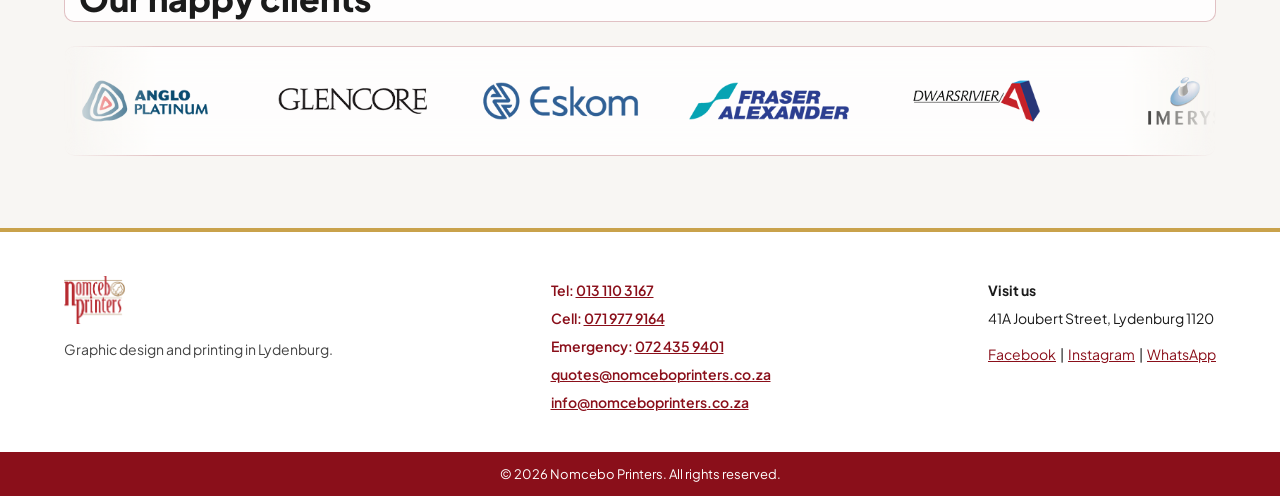
==== commit 19804337: "fix: Remove text in the footer" ====
--- a/public/index.html
+++ b/public/index.html
@@ -115,7 +115,7 @@
 <div class="wrap" style="padding-top:8px;padding-bottom:72px"><div class="strip"></div><h2 style="font-size:34px;font-weight:800;margin-top:14px">Our happy clients</h2><div class="g belt" style="margin-top:24px;padding:22px 0"><div class="tr"><img src="assets/footer-icons1.png" alt="Client logo 1" loading="lazy"><img src="assets/footer-icons02.png" alt="Client logo 2" loading="lazy"><img src="assets/footer-icons03.png" alt="Client logo 3" loading="lazy"><img src="assets/footer-icons04.png" alt="Client logo 4" loading="lazy"><img src="assets/footer-icons05.png" alt="Client logo 5" loading="lazy"><img src="assets/footer-icons06.png" alt="Client logo 6" loading="lazy"><img src="assets/footer-icons07.png" alt="Client logo 7" loading="lazy"><img src="assets/footer-icons08.png" alt="Client logo 8" loading="lazy"><img src="assets/footer-icons09.png" alt="Client logo 9" loading="lazy"><img src="assets/footer-icons10.png" alt="Client logo 10" loading="lazy"><img src="assets/footer-icons11.png" alt="Client logo 11" loading="lazy"><img src="assets/footer-icons12.png" alt="Client logo 12" loading="lazy"><img src="assets/footer-icons13.png" alt="Client logo 13" loading="lazy"><img src="assets/footer-icons14.png" alt="Client logo 14" loading="lazy"><img src="assets/footer-icons15.png" alt="Client logo 15" loading="lazy"><img src="assets/footer-icons1.png" alt="" aria-hidden="true" loading="lazy"><img src="assets/footer-icons02.png" alt="" aria-hidden="true" loading="lazy"><img src="assets/footer-icons03.png" alt="" aria-hidden="true" loading="lazy"><img src="assets/footer-icons04.png" alt="" aria-hidden="true" loading="lazy"><img src="assets/footer-icons05.png" alt="" aria-hidden="true" loading="lazy"><img src="assets/footer-icons06.png" alt="" aria-hidden="true" loading="lazy"><img src="assets/footer-icons07.png" alt="" aria-hidden="true" loading="lazy"><img src="assets/footer-icons08.png" alt="" aria-hidden="true" loading="lazy"><img src="assets/footer-icons09.png" alt="" aria-hidden="true" loading="lazy"><img src="assets/footer-icons10.png" alt="" aria-hidden="true" loading="lazy"><img src="assets/footer-icons11.png" alt="" aria-hidden="true" loading="lazy"><img src="assets/footer-icons12.png" alt="" aria-hidden="true" loading="lazy"><img src="assets/footer-icons13.png" alt="" aria-hidden="true" loading="lazy"><img src="assets/footer-icons14.png" alt="" aria-hidden="true" loading="lazy"><img src="assets/footer-icons15.png" alt="" aria-hidden="true" loading="lazy"></div></div></div>
 <div style="background:#fff;border-top:4px solid #C9A24B">
 <div class="wrap" style="padding-top:44px;padding-bottom:36px;display:flex;flex-wrap:wrap;gap:36px;justify-content:space-between">
-<div style="max-width:300px"><img src="assets/nomceb-logo.png" alt="Nomcebo Printers logo" style="width:170px;height:48px;display:block;object-fit:contain;width:auto"><p style="margin-top:14px;font-size:14px;line-height:1.6;color:#444">Graphic design and printing in Lydenburg. 100% black woman-owned. ISO 9001:2015.</p></div>
+<div style="max-width:300px"><img src="assets/nomceb-logo.png" alt="Nomcebo Printers logo" style="width:170px;height:48px;display:block;object-fit:contain;width:auto"><p style="margin-top:14px;font-size:14px;line-height:1.6;color:#444">Graphic design and printing in Lydenburg.</p></div>
 <div style="font-size:14px;line-height:2;color:#8A0F1A;font-weight:600">
 <div>Tel: <a href="tel:0131103167">013 110 3167</a></div><div>Cell: <a href="tel:0719779164">071 977 9164</a></div><div>Emergency: <a href="tel:0724359401">072 435 9401</a></div><div><a href="mailto:quotes@nomceboprinters.co.za">quotes@nomceboprinters.co.za</a></div><div><a href="mailto:info@nomceboprinters.co.za">info@nomceboprinters.co.za</a></div>
 </div>
@@ -132,4 +132,4 @@
 </script>
 <script src="site.js" defer></script>
 </body>
-</html>+</html>
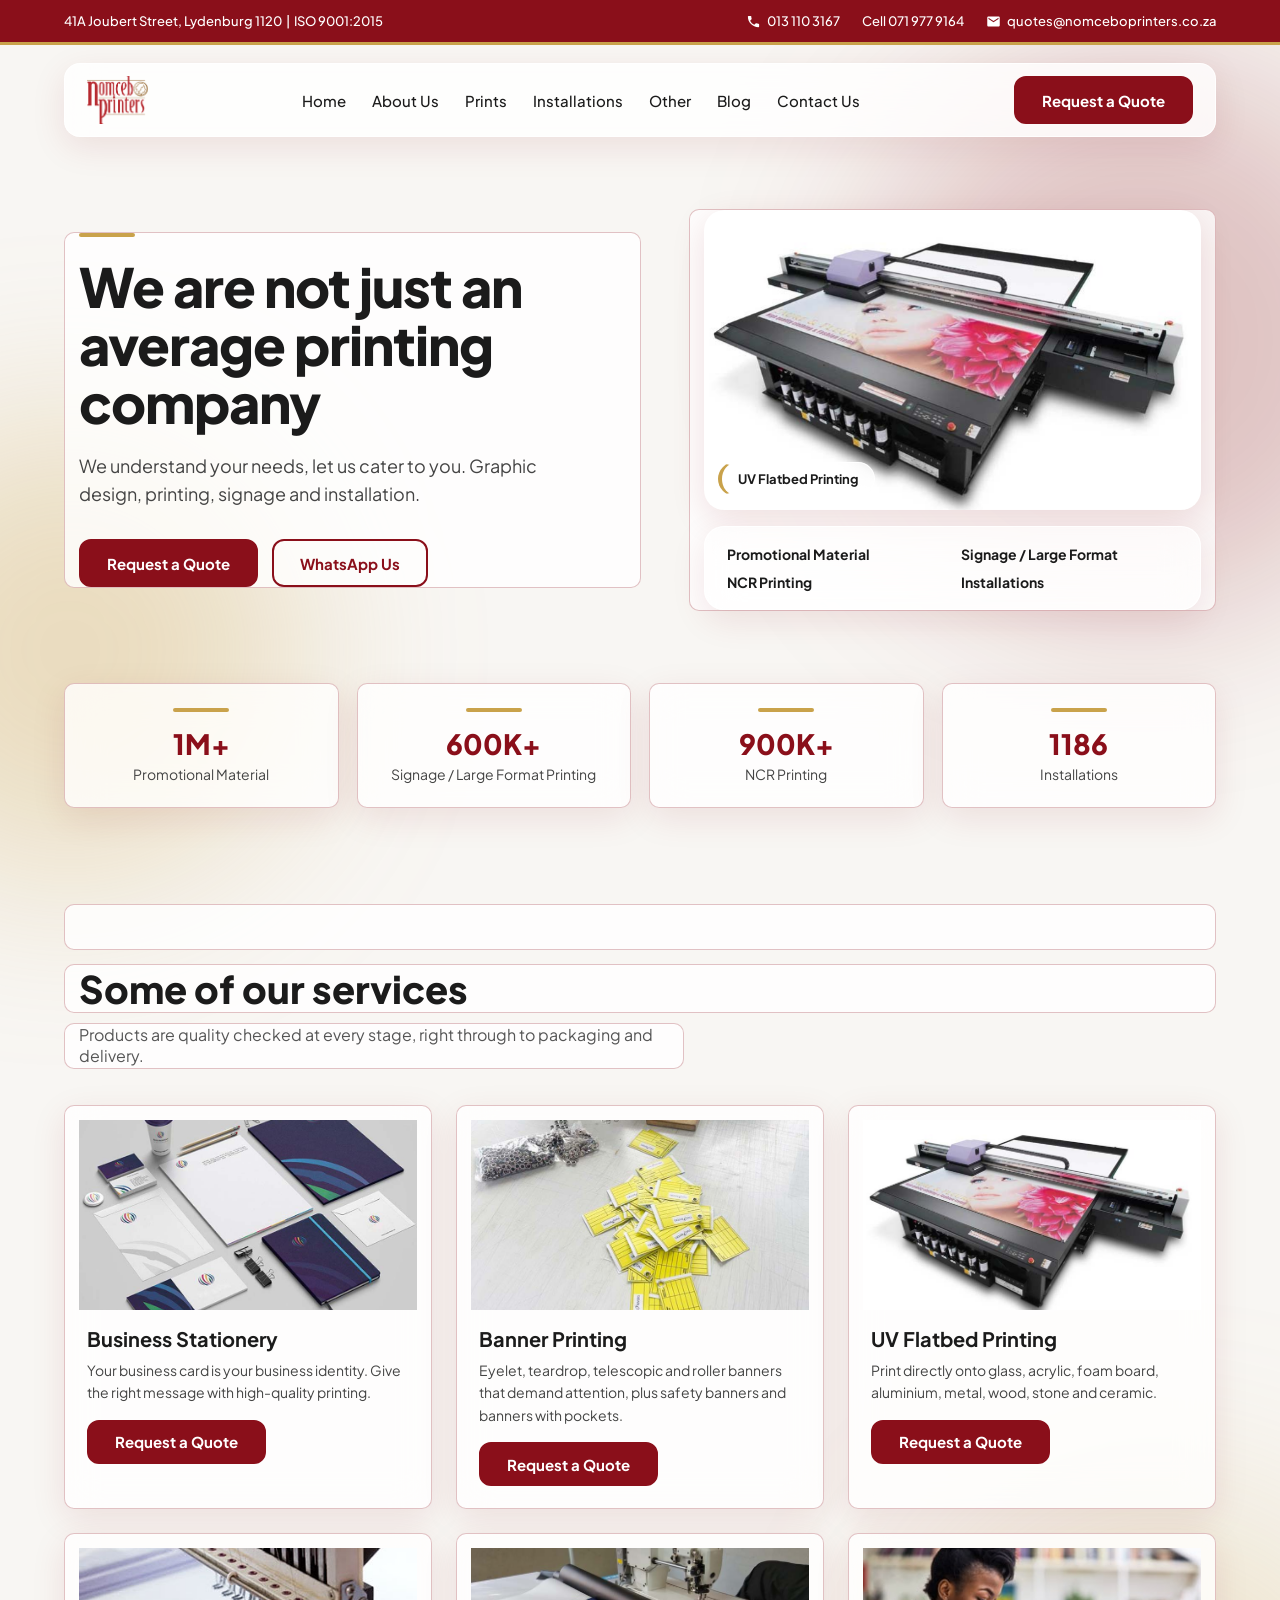
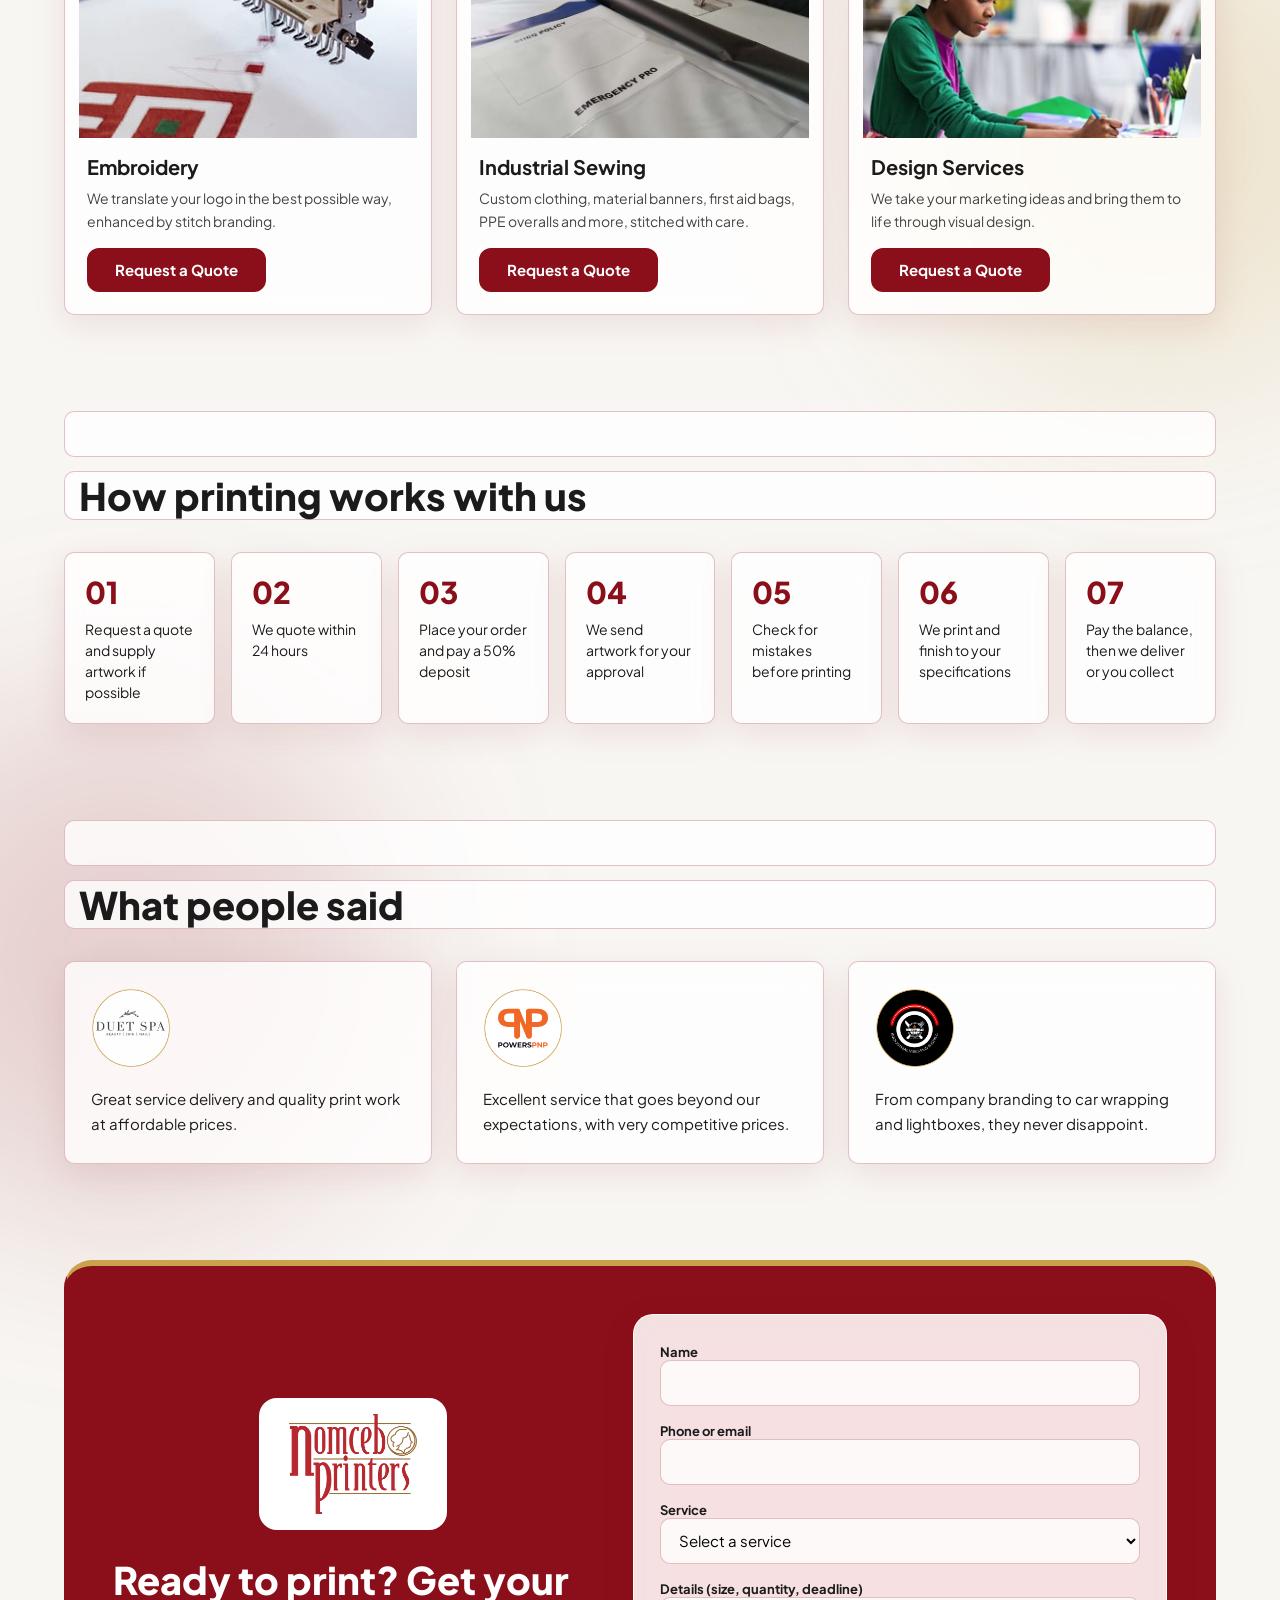
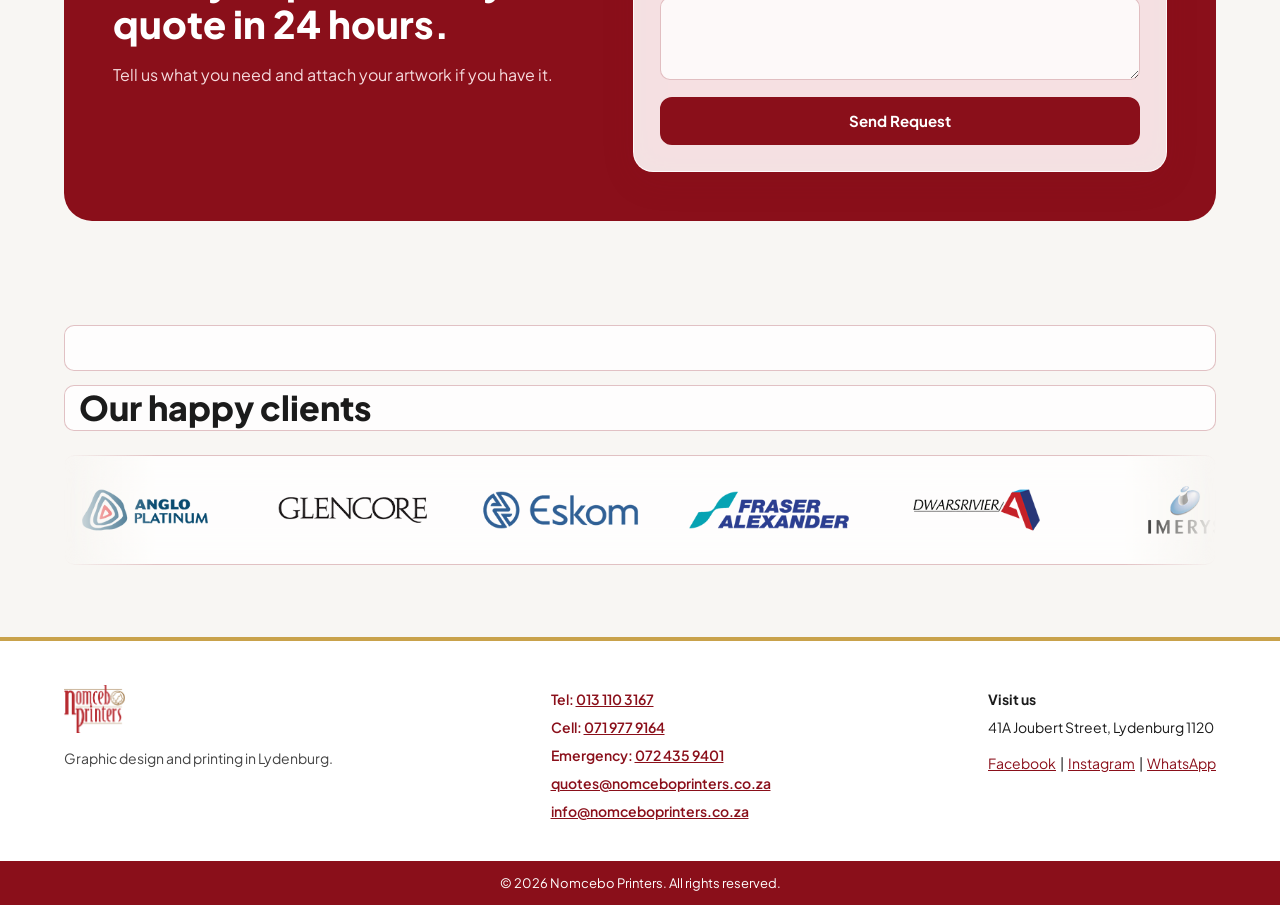
==== commit 04ec299f: "fix: removed comments" ====
--- a/public/index.html
+++ b/public/index.html
@@ -71,7 +71,7 @@
 </div>
 </div>
 
-<!--<div id="process" class="wrap" style="padding-top:96px">
+<div id="process" class="wrap" style="padding-top:96px">
 <div class="strip"></div>
 <h2 style="font-size:38px;font-weight:800;margin-top:14px">How printing works with us</h2>
 <div class="grid" style="grid-template-columns:repeat(auto-fit,minmax(150px,1fr));gap:16px;margin-top:32px">
@@ -83,7 +83,7 @@
 <div class="g" style="padding:20px"><div style="font-size:30px;font-weight:800;color:#8A0F1A">06</div><p style="margin-top:8px;font-size:14px;line-height:1.5">We print and finish to your specifications</p></div>
 <div class="g" style="padding:20px"><div style="font-size:30px;font-weight:800;color:#8A0F1A">07</div><p style="margin-top:8px;font-size:14px;line-height:1.5">Pay the balance, then we deliver or you collect</p></div>
 </div>
-</div> !-->
+</div>
 
 <div id="reviews" class="wrap" style="padding-top:96px">
 <div class="strip"></div>
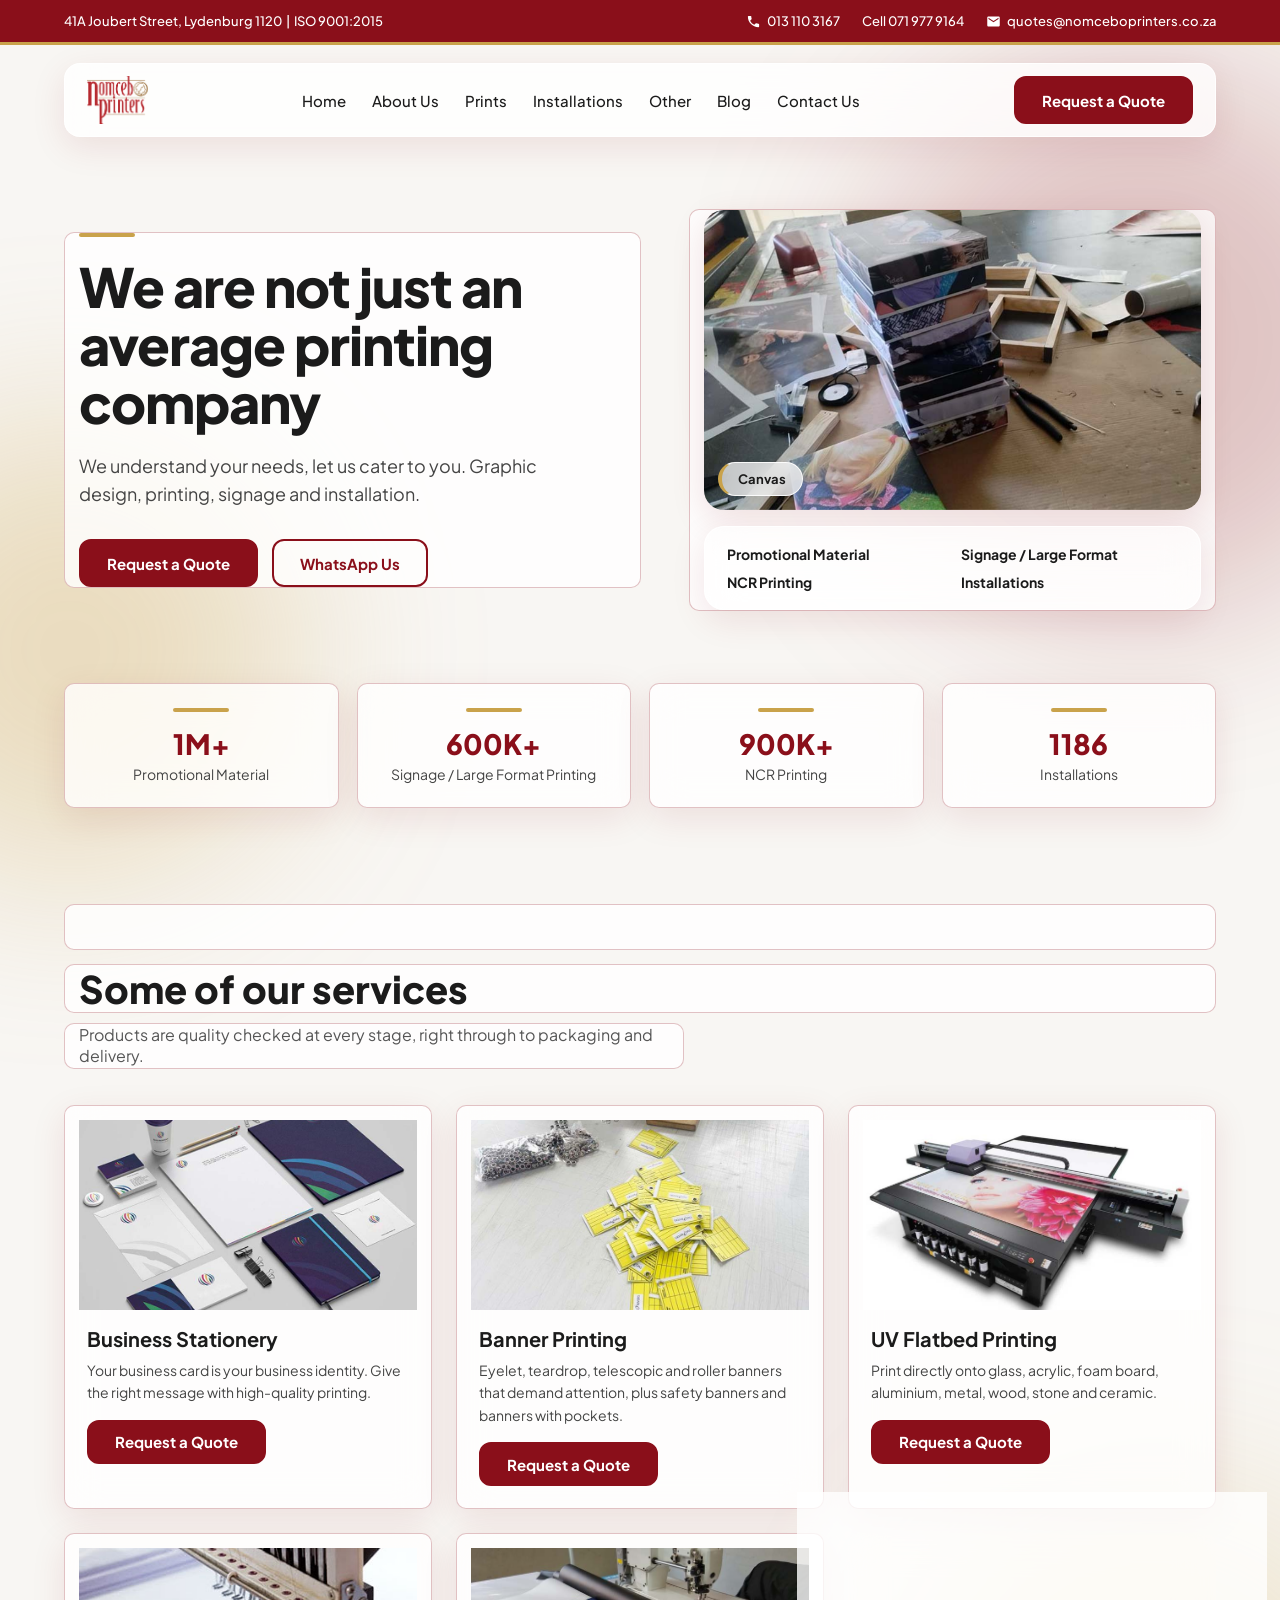
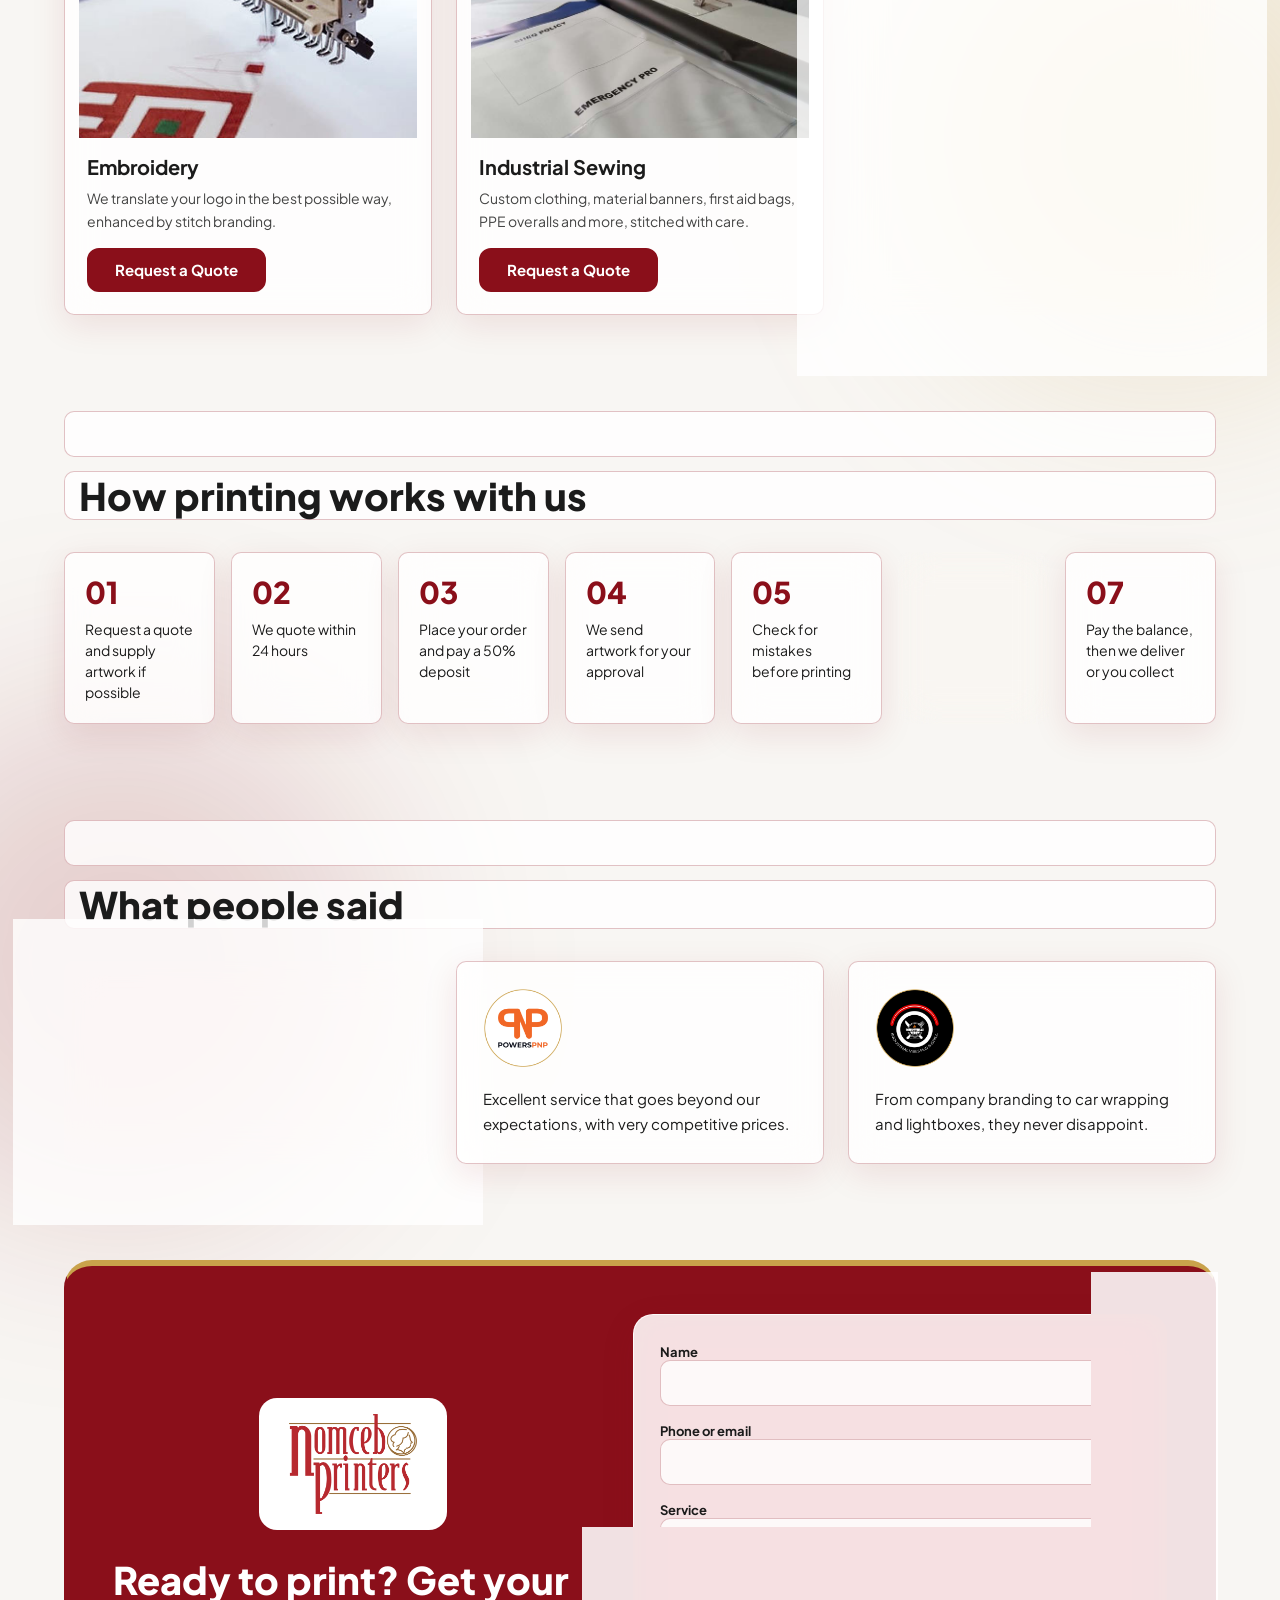
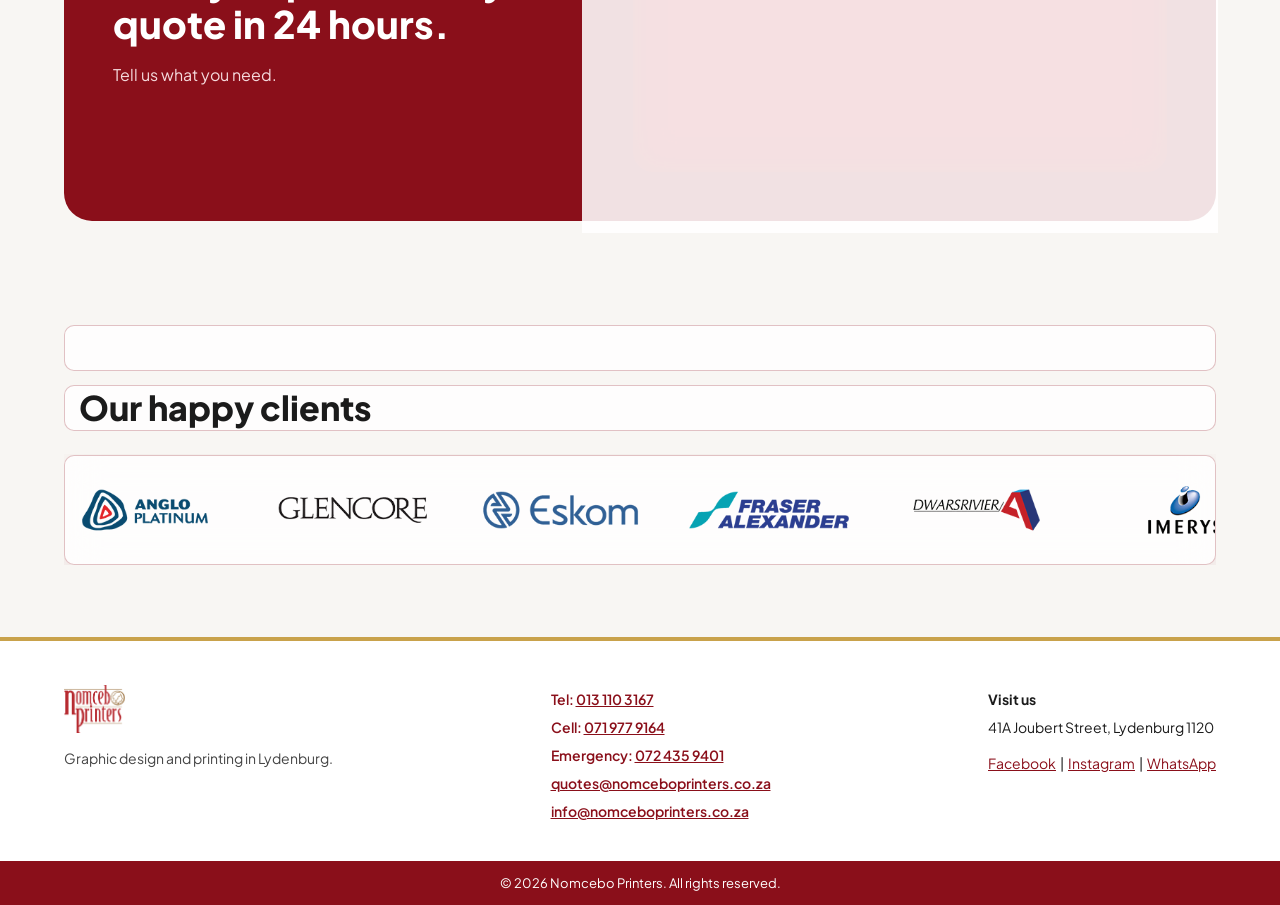
==== commit 84413074: "fix: remove text in the contact form" ====
--- a/public/index.html
+++ b/public/index.html
@@ -99,7 +99,7 @@
 <div class="qband" style="background:#8A0F1A;border-radius:28px;padding:48px;display:flex;flex-wrap:wrap;gap:40px;align-items:center;border-top:6px solid #C9A24B">
 <div style="flex:1;min-width:280px;color:#fff">
 <div style="display:flex;justify-content:center;margin-bottom:28px"><div style="background:#fff;border-radius:18px;padding:16px 30px"><img src="assets/nomceb-logo.png" alt="Nomcebo Printers logo" style="display:block;height:100px;width:auto;max-width:100%"></div></div><h2 style="font-size:38px;font-weight:800;line-height:1.15">Ready to print? Get your quote in 24 hours.</h2>
-<p style="margin-top:16px;font-size:16px;line-height:1.6;color:#F5DADD">Tell us what you need and attach your artwork if you have it.</p>
+<p style="margin-top:16px;font-size:16px;line-height:1.6;color:#F5DADD">Tell us what you need.</p>
 </div>
 <form class="g" method="post" action="quote.php" style="flex:1;min-width:300px;padding:26px;display:flex;flex-direction:column;gap:14px;background:rgba(255,255,255,.88)"><p id="msg" role="status" style="display:none;font-weight:700"></p>
 <div><label for="qn" style="font-size:13px;font-weight:700">Name</label><input id="qn" name="name" class="in" type="text" required autocomplete="name"></div>
